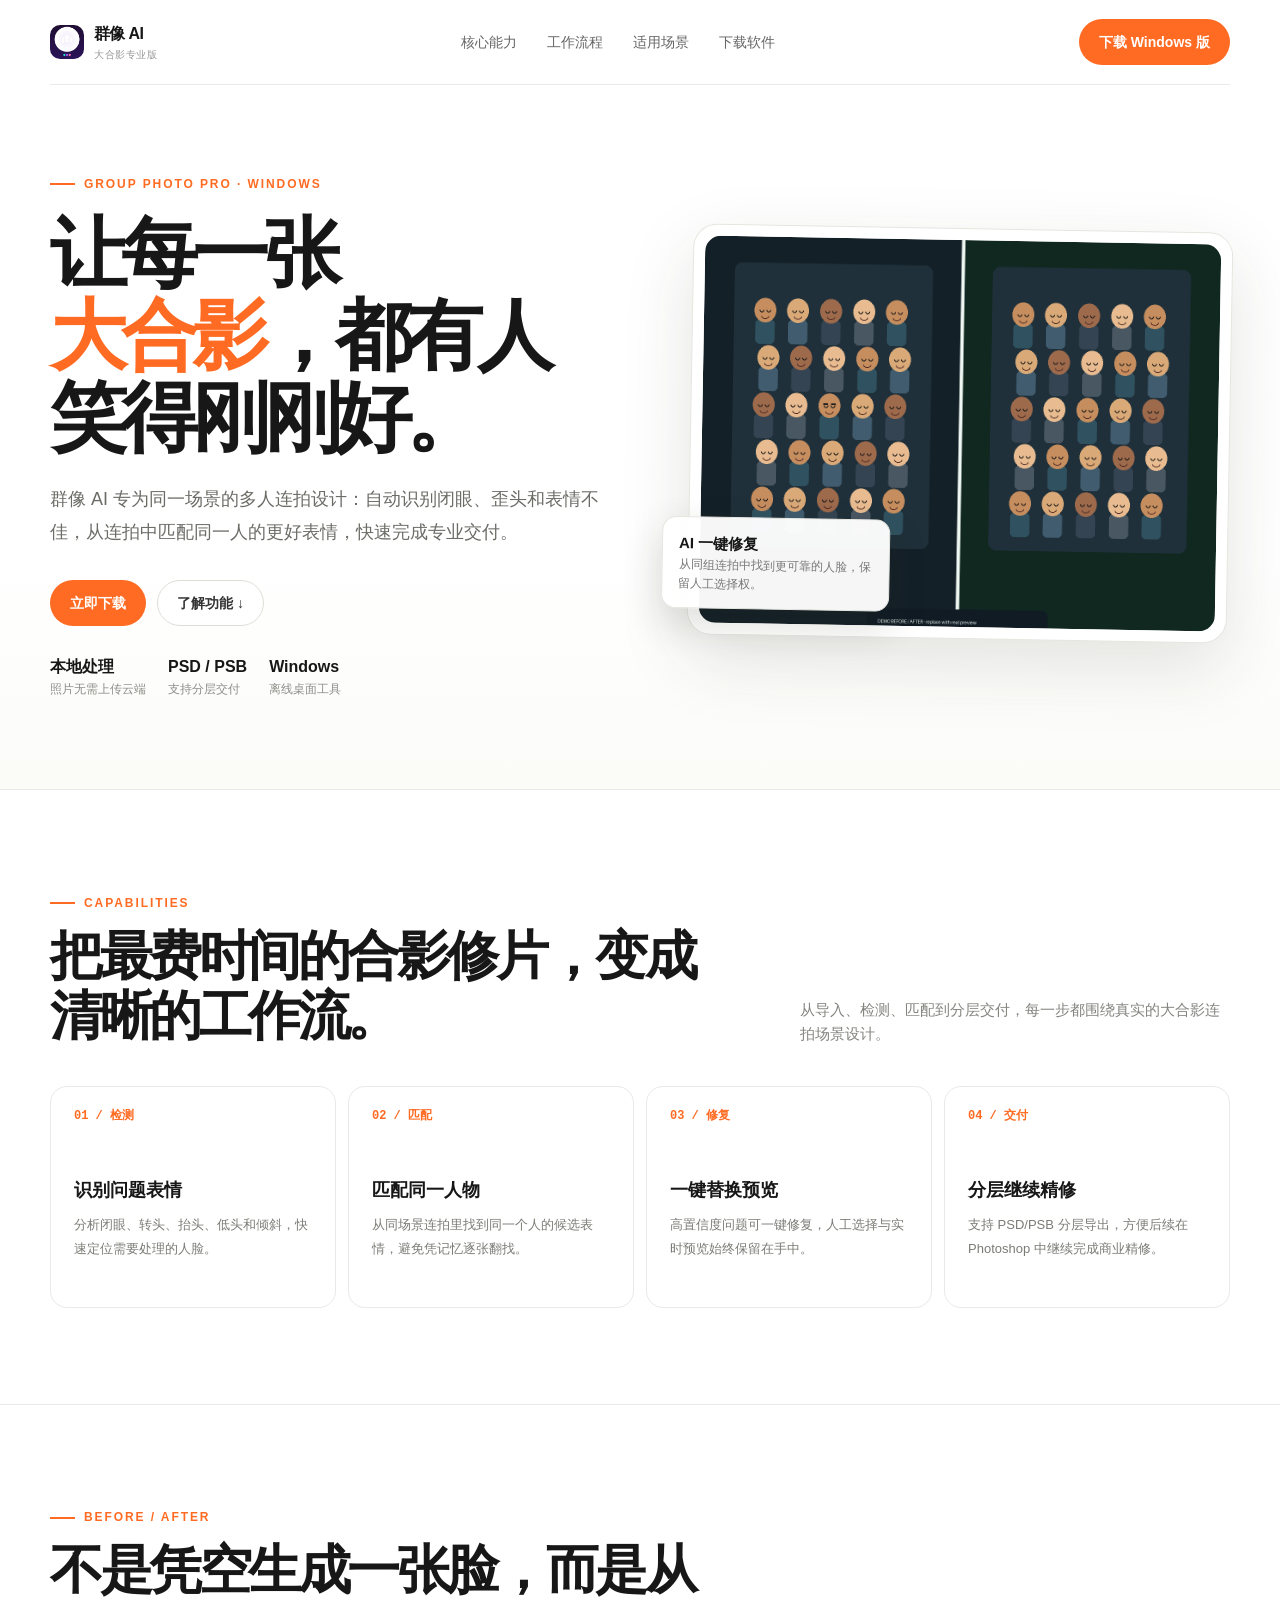
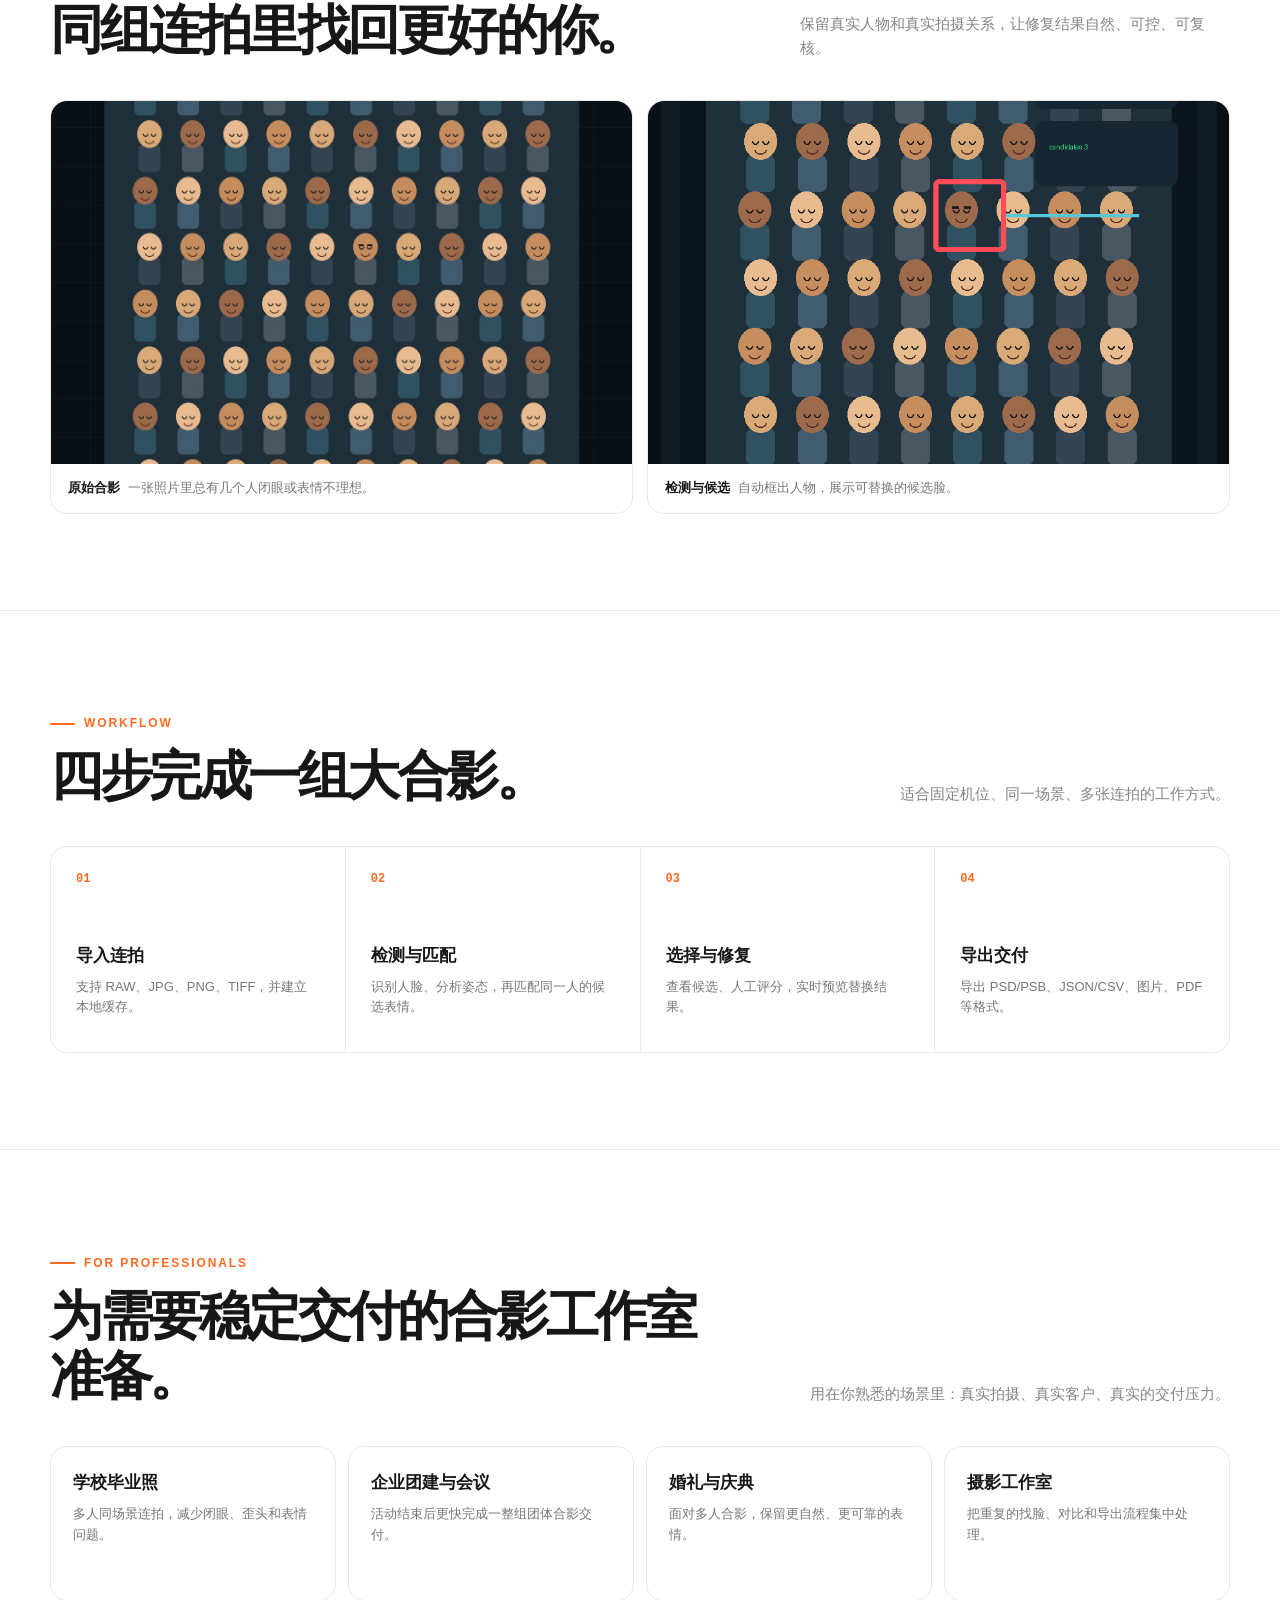
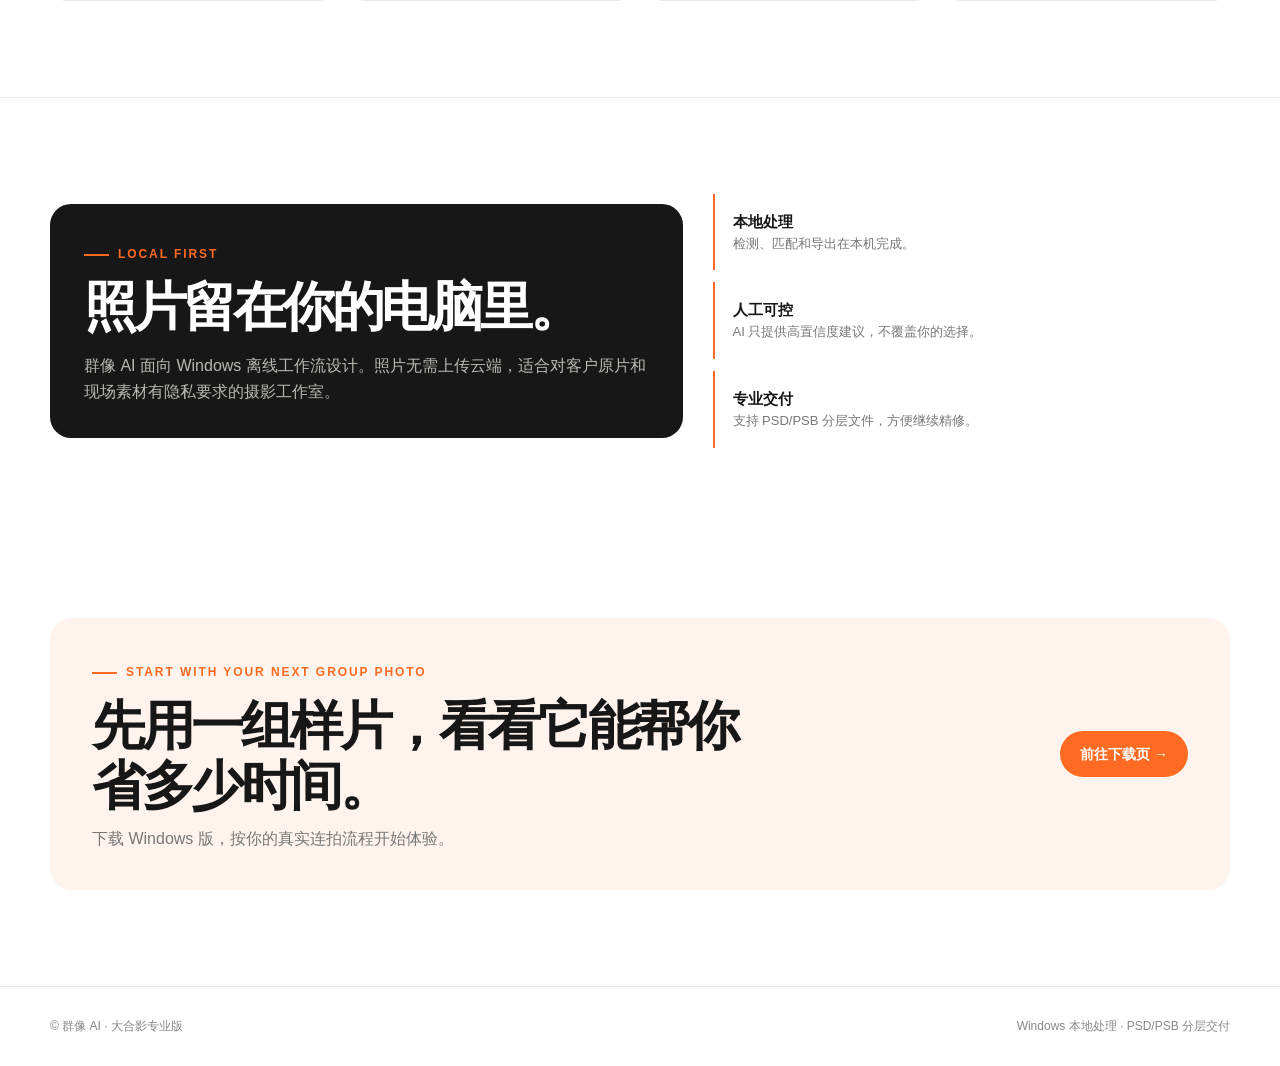
==== docs/index.html @ 06a6d3a5 "feat: publish site from docs directory" ====
<!doctype html>
<html lang="zh-CN">
<head><meta charset="utf-8"><meta name="viewport" content="width=device-width,initial-scale=1"><meta name="description" content="群像 AI 大合影专业版：本地处理连拍，修复闭眼、歪头和表情不佳，支持 PSD/PSB 分层交付。"><title>群像 AI｜大合影修片专业工具</title><link rel="stylesheet" href="styles.css"></head>
<body>
<div class="shell"><header class="site-nav"><a class="brand" href="index.html"><img src="assets/app-icon.png" alt="群像 AI 图标"><span>群像 AI<small>大合影专业版</small></span></a><nav class="nav-links" aria-label="主导航"><a href="#features">核心能力</a><a href="#workflow">工作流程</a><a href="#scenarios">适用场景</a><a href="download.html">下载软件</a></nav><div class="nav-actions"><a class="button button-primary" href="download.html">下载 Windows 版</a><button class="menu-toggle" aria-expanded="false">菜单</button></div></header></div>
<main>
<section class="hero"><div class="shell hero-grid"><div><div class="eyebrow">Group Photo Pro · Windows</div><h1>让每一张<br><em>大合影</em>，都有人笑得刚刚好。</h1><p class="hero-copy">群像 AI 专为同一场景的多人连拍设计：自动识别闭眼、歪头和表情不佳，从连拍中匹配同一人的更好表情，快速完成专业交付。</p><div class="hero-actions"><a class="button button-primary" href="download.html">立即下载</a><a class="button button-ghost" href="#features">了解功能 ↓</a></div><div class="hero-meta"><div><strong>本地处理</strong>照片无需上传云端</div><div><strong>PSD / PSB</strong>支持分层交付</div><div><strong>Windows</strong>离线桌面工具</div></div></div><div class="visual-card"><img src="assets/before-after.png" alt="大合影修复前后对比"><div class="floating-note"><strong>AI 一键修复</strong>从同组连拍中找到更可靠的人脸，保留人工选择权。</div></div></div></section>
<section id="features" class="section"><div class="shell"><div class="section-head reveal"><div><div class="eyebrow">Capabilities</div><h2>把最费时间的合影修片，变成清晰的工作流。</h2></div><p class="section-desc">从导入、检测、匹配到分层交付，每一步都围绕真实的大合影连拍场景设计。</p></div><div class="grid-4"><article class="feature-card reveal"><div class="feature-no">01 / 检测</div><h3>识别问题表情</h3><p>分析闭眼、转头、抬头、低头和倾斜，快速定位需要处理的人脸。</p></article><article class="feature-card reveal"><div class="feature-no">02 / 匹配</div><h3>匹配同一人物</h3><p>从同场景连拍里找到同一个人的候选表情，避免凭记忆逐张翻找。</p></article><article class="feature-card reveal"><div class="feature-no">03 / 修复</div><h3>一键替换预览</h3><p>高置信度问题可一键修复，人工选择与实时预览始终保留在手中。</p></article><article class="feature-card reveal"><div class="feature-no">04 / 交付</div><h3>分层继续精修</h3><p>支持 PSD/PSB 分层导出，方便后续在 Photoshop 中继续完成商业精修。</p></article></div></div></section>
<section class="section"><div class="shell"><div class="section-head reveal"><div><div class="eyebrow">Before / After</div><h2>不是凭空生成一张脸，而是从同组连拍里找回更好的你。</h2></div><p class="section-desc">保留真实人物和真实拍摄关系，让修复结果自然、可控、可复核。</p></div><div class="compare"><figure class="reveal"><img src="assets/group-photo-main.jpg" alt="合影原始照片"><figcaption><strong>原始合影</strong>一张照片里总有几个人闭眼或表情不理想。</figcaption></figure><figure class="reveal"><img src="assets/app-detection-result.png" alt="群像 AI 检测结果"><figcaption><strong>检测与候选</strong>自动框出人物，展示可替换的候选脸。</figcaption></figure></div></div></section>
<section id="workflow" class="section"><div class="shell"><div class="section-head reveal"><div><div class="eyebrow">Workflow</div><h2>四步完成一组大合影。</h2></div><p class="section-desc">适合固定机位、同一场景、多张连拍的工作方式。</p></div><div class="steps"><div class="step reveal"><div class="step-no">01</div><h3>导入连拍</h3><p>支持 RAW、JPG、PNG、TIFF，并建立本地缓存。</p></div><div class="step reveal"><div class="step-no">02</div><h3>检测与匹配</h3><p>识别人脸、分析姿态，再匹配同一人的候选表情。</p></div><div class="step reveal"><div class="step-no">03</div><h3>选择与修复</h3><p>查看候选、人工评分，实时预览替换结果。</p></div><div class="step reveal"><div class="step-no">04</div><h3>导出交付</h3><p>导出 PSD/PSB、JSON/CSV、图片、PDF 等格式。</p></div></div></div></section>
<section id="scenarios" class="section"><div class="shell"><div class="section-head reveal"><div><div class="eyebrow">For Professionals</div><h2>为需要稳定交付的合影工作室准备。</h2></div><p class="section-desc">用在你熟悉的场景里：真实拍摄、真实客户、真实的交付压力。</p></div><div class="scenario-grid"><article class="scenario-card reveal"><h3>学校毕业照</h3><p>多人同场景连拍，减少闭眼、歪头和表情问题。</p></article><article class="scenario-card reveal"><h3>企业团建与会议</h3><p>活动结束后更快完成一整组团体合影交付。</p></article><article class="scenario-card reveal"><h3>婚礼与庆典</h3><p>面对多人合影，保留更自然、更可靠的表情。</p></article><article class="scenario-card reveal"><h3>摄影工作室</h3><p>把重复的找脸、对比和导出流程集中处理。</p></article></div></div></section>
<section class="section"><div class="shell privacy"><div class="privacy-panel reveal"><div class="eyebrow">Local First</div><h2>照片留在你的电脑里。</h2><p>群像 AI 面向 Windows 离线工作流设计。照片无需上传云端，适合对客户原片和现场素材有隐私要求的摄影工作室。</p></div><div class="privacy-points"><div class="reveal"><strong>本地处理</strong>检测、匹配和导出在本机完成。</div><div class="reveal"><strong>人工可控</strong>AI 只提供高置信度建议，不覆盖你的选择。</div><div class="reveal"><strong>专业交付</strong>支持 PSD/PSB 分层文件，方便继续精修。</div></div></div></section>
<section class="cta"><div class="shell"><div class="cta-box reveal"><div><div class="eyebrow">Start with your next group photo</div><h2>先用一组样片，看看它能帮你省多少时间。</h2><p>下载 Windows 版，按你的真实连拍流程开始体验。</p></div><a class="button button-primary" href="download.html">前往下载页 →</a></div></div></section>
</main><footer><div class="shell footer-row"><span>© 群像 AI · 大合影专业版</span><span>Windows 本地处理 · PSD/PSB 分层交付</span></div></footer><script src="script.js"></script>
</body></html>
---- docs/styles.css ----
:root{--ink:#171717;--muted:#777;--soft:#f7f7f5;--line:#e9e9e6;--orange:#ff6b22;--orange-dark:#e95c17;--blue:#2d66d8;--max:1180px}*{box-sizing:border-box}html{scroll-behavior:smooth}body{margin:0;color:var(--ink);background:#fff;font-family:"Segoe UI","Microsoft YaHei",Arial,sans-serif;line-height:1.6}a{color:inherit;text-decoration:none}button{font:inherit}img{display:block;max-width:100%}:focus-visible{outline:2px solid var(--orange);outline-offset:4px}.shell{width:min(calc(100% - 40px),var(--max));margin:auto}.site-nav{position:relative;z-index:20;display:flex;align-items:center;justify-content:space-between;padding:19px 0;border-bottom:1px solid var(--line)}.brand{display:flex;align-items:center;gap:10px;font-weight:700;letter-spacing:-.04em}.brand img{width:34px;height:34px;border-radius:10px}.brand small{display:block;color:#999;font-size:10px;font-weight:500;letter-spacing:.06em}.nav-links{display:flex;gap:30px;color:#666;font-size:14px}.nav-links a:hover{color:var(--ink)}.nav-actions{display:flex;align-items:center;gap:12px}.menu-toggle{display:none;border:1px solid var(--line);border-radius:9px;background:#fff;color:var(--ink);padding:7px 10px}.button{display:inline-flex;align-items:center;justify-content:center;gap:8px;border:1px solid transparent;border-radius:999px;padding:11px 19px;font-size:14px;font-weight:700;transition:.2s ease;cursor:pointer}.button:hover{transform:translateY(-2px)}.button-primary{color:#fff;background:var(--orange)}.button-primary:hover{background:var(--orange-dark)}.button-ghost{border-color:#deded9;color:#333;background:#fff}.button-ghost:hover{border-color:#bbb;background:#fafaf8}.hero{padding:82px 0 90px;background:linear-gradient(180deg,#fff 0,#fff 68%,#fbfbf8 100%)}.hero-grid{display:grid;grid-template-columns:1.02fr .98fr;align-items:center;gap:78px}.eyebrow{display:inline-flex;align-items:center;gap:9px;color:var(--orange);font-size:12px;font-weight:800;letter-spacing:.16em;text-transform:uppercase}.eyebrow:before{content:"";width:25px;height:2px;background:var(--orange)}h1,h2,h3,p{margin:0}h1{max-width:690px;margin-top:18px;font-size:clamp(43px,6vw,78px);line-height:1.07;letter-spacing:-.075em}h1 em,h2 em{color:var(--orange);font-style:normal}.hero-copy{max-width:580px;margin-top:24px;color:#6c6c67;font-size:18px;line-height:1.85}.hero-actions{display:flex;flex-wrap:wrap;gap:11px;margin-top:31px}.hero-meta{display:flex;flex-wrap:wrap;gap:22px;margin-top:28px;color:#8d8d88;font-size:12px}.hero-meta strong{display:block;color:var(--ink);font-size:16px}.visual-card{position:relative;padding:11px;border:1px solid #e6e6e0;border-radius:24px;background:#fff;box-shadow:0 25px 70px rgba(43,43,34,.13);transform:rotate(1deg)}.visual-card img{width:100%;aspect-ratio:4/3;object-fit:cover;border-radius:16px}.floating-note{position:absolute;left:-27px;bottom:25px;max-width:228px;padding:14px 16px;border:1px solid #e6e6e0;border-radius:14px;background:rgba(255,255,255,.96);box-shadow:0 15px 38px rgba(43,43,34,.16);font-size:12px;color:#777}.floating-note strong{display:block;color:var(--ink);font-size:15px}.section{padding:96px 0;border-top:1px solid var(--line)}.section.soft{background:var(--soft)}.section-head{display:flex;align-items:end;justify-content:space-between;gap:30px;margin-bottom:40px}h2{max-width:650px;margin-top:13px;font-size:clamp(32px,4.2vw,53px);line-height:1.13;letter-spacing:-.065em}.section-desc{max-width:430px;color:#858580;font-size:15px}.grid-4{display:grid;grid-template-columns:repeat(4,1fr);gap:12px}.feature-card,.scenario-card,.price-card,.requirement-card{border:1px solid var(--line);border-radius:17px;background:#fff}.feature-card{min-height:222px;padding:23px;transition:.25s}.feature-card:hover,.scenario-card:hover,.price-card:hover{border-color:#ffc5a8;box-shadow:0 12px 35px rgba(55,34,22,.08);transform:translateY(-4px)}.feature-no{color:var(--orange);font:700 12px/1 monospace}.feature-card h3{margin-top:54px;font-size:18px}.feature-card p{margin-top:9px;color:#7b7b76;font-size:13px;line-height:1.8}.compare{display:grid;grid-template-columns:1fr 1fr;gap:14px}.compare figure{margin:0;overflow:hidden;border:1px solid var(--line);border-radius:17px;background:#fff}.compare img{width:100%;aspect-ratio:16/10;object-fit:cover}.compare figcaption{padding:14px 17px;color:#777;font-size:13px}.compare figcaption strong{margin-right:8px;color:var(--ink)}.steps{display:grid;grid-template-columns:repeat(4,1fr);gap:1px;overflow:hidden;border:1px solid var(--line);border-radius:17px;background:var(--line)}.step{min-height:205px;padding:25px;background:#fff}.step-no{color:var(--orange);font:700 12px monospace}.step h3{margin-top:56px;font-size:17px}.step p{margin-top:7px;color:#777;font-size:13px}.scenario-grid{display:grid;grid-template-columns:repeat(4,1fr);gap:12px}.scenario-card{min-height:155px;padding:22px;transition:.25s}.scenario-card h3{font-size:17px}.scenario-card p{margin-top:8px;color:#777;font-size:13px}.privacy{display:grid;grid-template-columns:1.1fr .9fr;gap:30px;align-items:center}.privacy-panel{padding:34px;border-radius:21px;background:#171717;color:#fff}.privacy-panel p{max-width:620px;margin-top:16px;color:#b9b9b3}.privacy-points{display:grid;gap:12px}.privacy-points div{padding:16px 18px;border-left:2px solid var(--orange);background:#fff;color:#777;font-size:13px}.privacy-points strong{display:block;color:var(--ink);font-size:15px}.cta{padding:74px 0 96px}.cta-box{display:flex;align-items:center;justify-content:space-between;gap:30px;padding:38px 42px;border-radius:22px;background:#fff4ed}.cta-box p{margin-top:11px;color:#777}.download-hero{padding:70px 0 55px;background:#fbfbf8}.download-layout{display:grid;grid-template-columns:1.05fr .95fr;gap:28px;align-items:start}.download-card{padding:32px;border:1px solid #ffd0ba;border-radius:22px;background:#fff}.download-card h1{margin-top:18px;font-size:clamp(38px,5vw,63px)}.download-card p{margin-top:18px;color:#777}.download-button{width:100%;margin-top:26px;padding:16px 20px;font-size:15px}.download-info{display:grid;grid-template-columns:1fr 1fr;gap:10px;margin-top:22px}.download-info div{padding-top:13px;border-top:1px solid var(--line);color:#777;font-size:12px}.download-info strong{display:block;color:var(--ink);font-size:14px}.install-card{padding:28px;border:1px solid var(--line);border-radius:22px;background:#fff}.install-card h3{font-size:20px}.install-list{display:grid;gap:18px;margin-top:25px}.install-list div{display:grid;grid-template-columns:32px 1fr;gap:13px}.install-list b{display:grid;place-items:center;width:30px;height:30px;border-radius:10px;background:#fff0e8;color:var(--orange);font-size:12px}.install-list p{color:#777;font-size:13px}.install-list strong{display:block;color:var(--ink);font-size:14px}.requirements{display:grid;grid-template-columns:1fr 1fr;gap:12px}.requirement-card{padding:20px}.requirement-card h3{font-size:16px}.requirement-card ul{padding-left:18px;margin:13px 0 0;color:#777;font-size:13px}.checksum{margin-top:12px;padding:16px 18px;border:1px dashed #d8d8d1;border-radius:13px;color:#777;font-size:12px}.checksum strong{color:var(--ink)}code{color:var(--orange-dark);font-family:Consolas,monospace}.pricing{display:grid;grid-template-columns:1fr 1fr;gap:14px}.price-card{padding:27px;transition:.25s}.price-card.featured{border-color:var(--orange);background:#fff8f3}.price-card .label{color:#777;font-size:13px}.price{margin-top:9px;font-size:38px;font-weight:700;letter-spacing:-.06em}.price small{color:#777;font-size:13px;font-weight:400}.price-card ul{padding-left:18px;margin:20px 0 0;color:#777;font-size:13px}.price-card li+li{margin-top:7px}footer{padding:30px 0;border-top:1px solid var(--line);color:#888;font-size:12px}.footer-row{display:flex;justify-content:space-between;gap:20px}.reveal{opacity:0;transform:translateY(18px);transition:opacity .7s ease,transform .7s ease}.reveal.visible{opacity:1;transform:none}@media(max-width:850px){.hero-grid,.download-layout,.privacy{grid-template-columns:1fr}.grid-4,.scenario-grid{grid-template-columns:repeat(2,1fr)}.steps{grid-template-columns:repeat(2,1fr)}.hero{padding-top:45px}.visual-card{max-width:680px;margin:0 auto}.section-head{display:block}.section-desc{margin-top:18px}}@media(max-width:650px){.shell{width:min(calc(100% - 28px),var(--max))}.site-nav{padding:15px 0}.nav-links{display:none;position:absolute;top:68px;left:0;right:0;flex-direction:column;gap:0;padding:8px 17px;border:1px solid var(--line);border-radius:16px;background:#fff;box-shadow:0 15px 35px rgba(0,0,0,.08)}.nav-links.open{display:flex}.nav-links a{padding:12px 0;border-bottom:1px solid var(--line)}.nav-links a:last-child{border-bottom:0}.menu-toggle{display:block}.nav-actions .button{display:none}.hero{padding:42px 0 70px}h1{font-size:43px}.hero-copy{font-size:16px}.floating-note{left:12px;bottom:12px}.grid-4,.scenario-grid,.compare,.steps,.requirements,.pricing{grid-template-columns:1fr}.section{padding:74px 0}.cta-box{display:block;padding:28px}.cta-box .button{margin-top:20px}.footer-row{display:block}.footer-row span{display:block;margin-top:8px}}@media(prefers-reduced-motion:reduce){html{scroll-behavior:auto}*,*::before,*::after{animation:none!important;transition-duration:.01ms!important}.reveal{opacity:1;transform:none}}
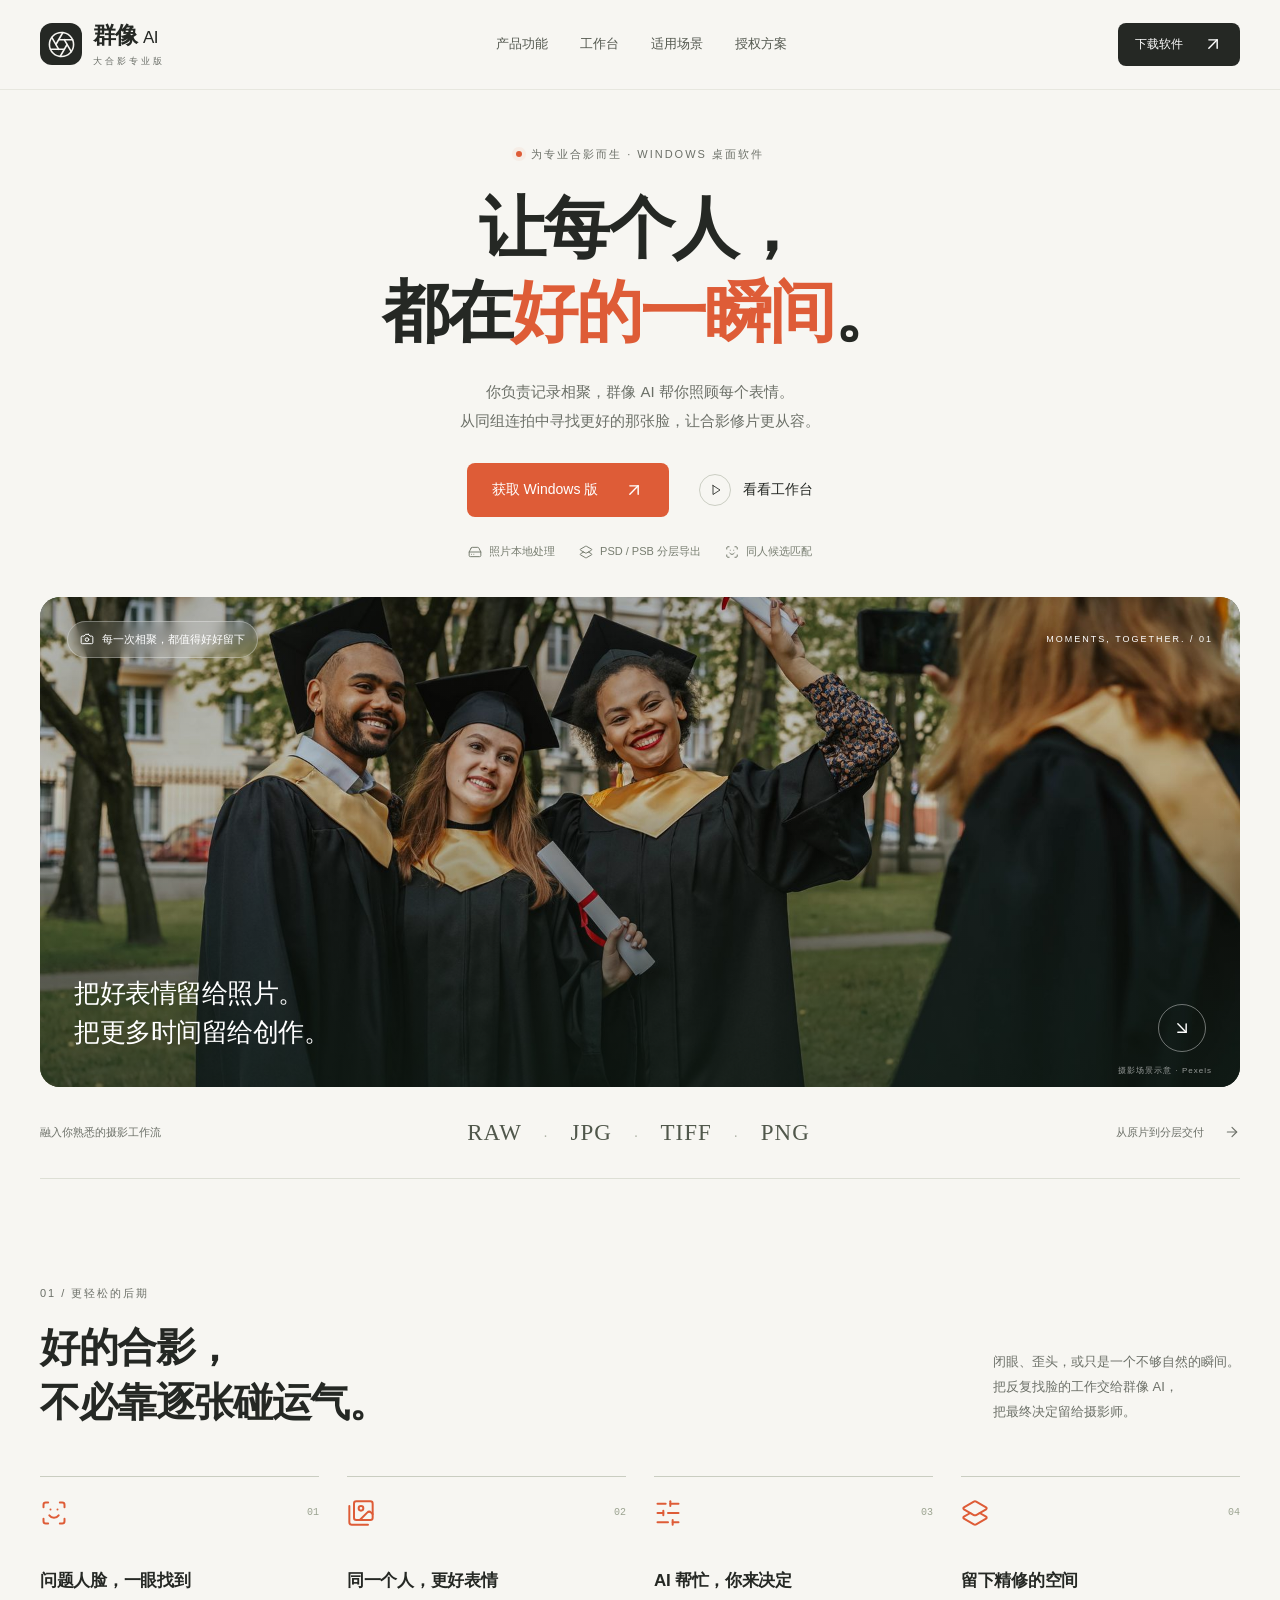
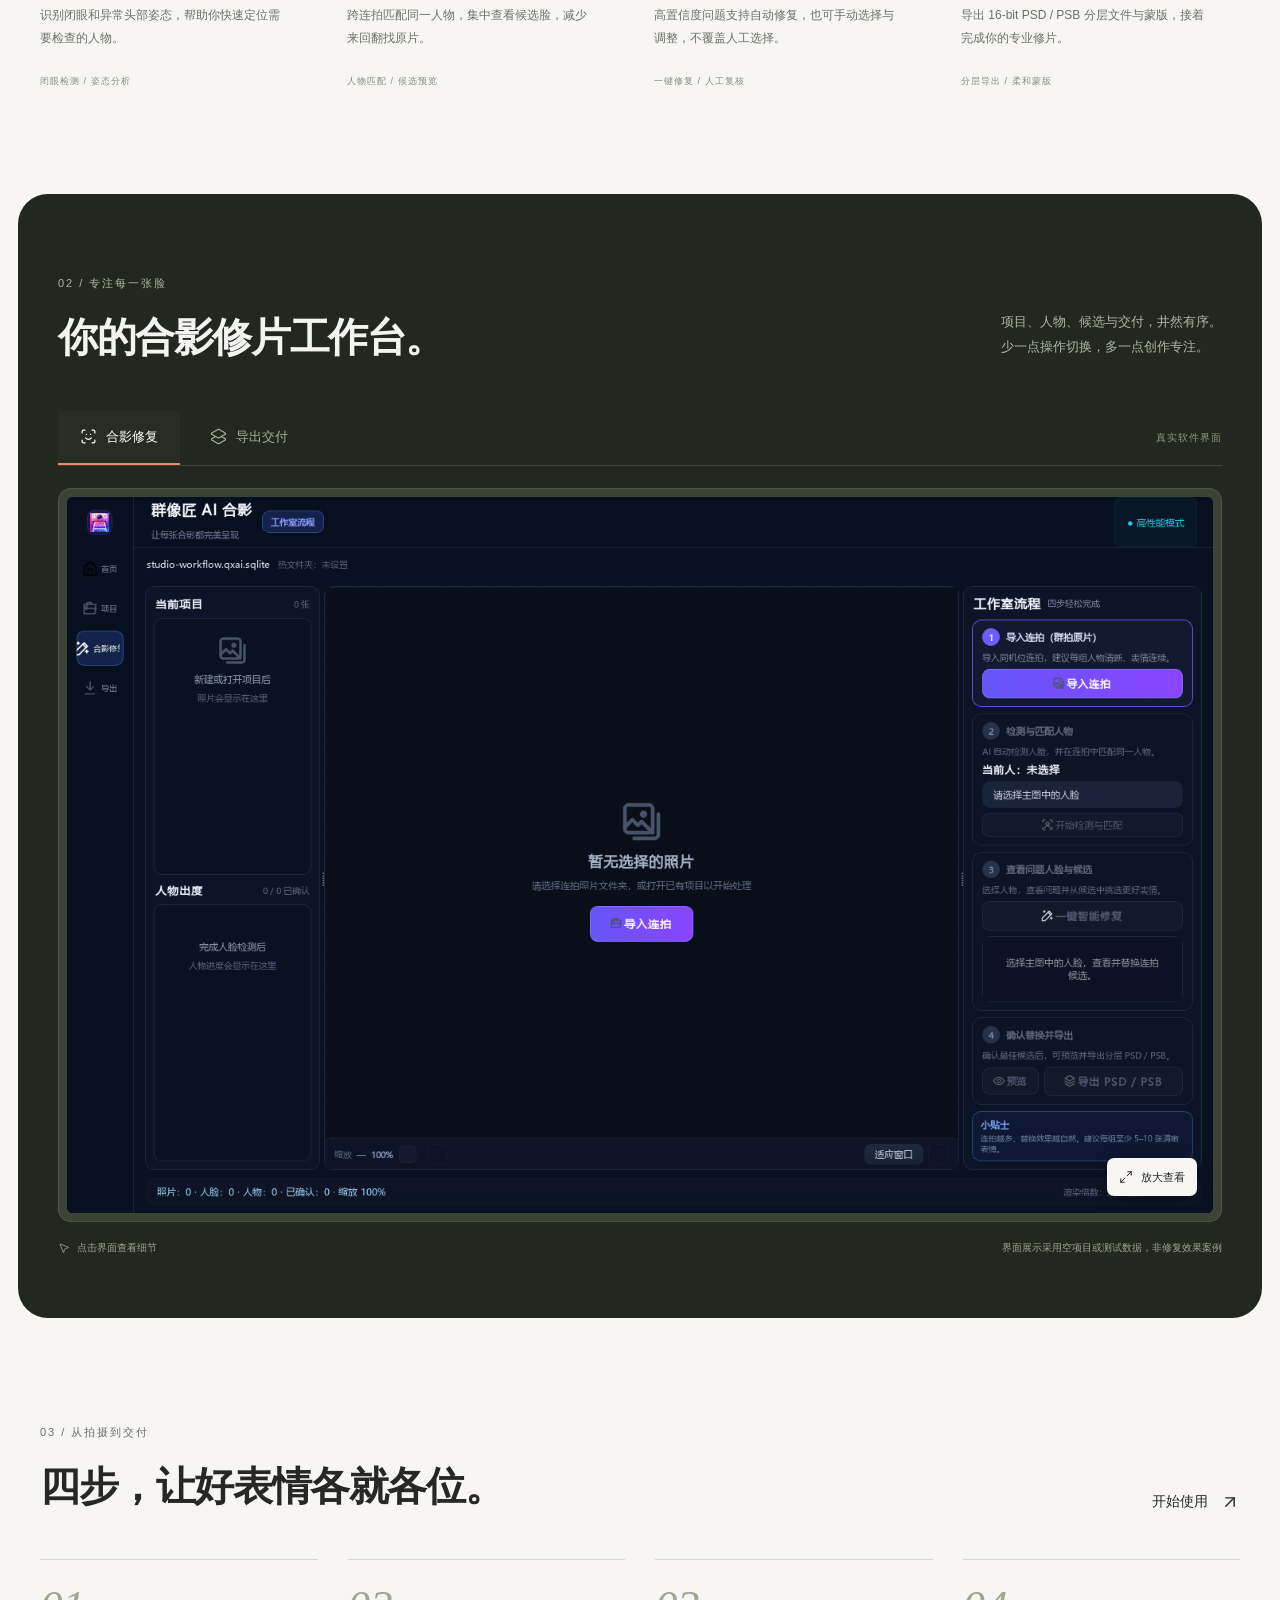
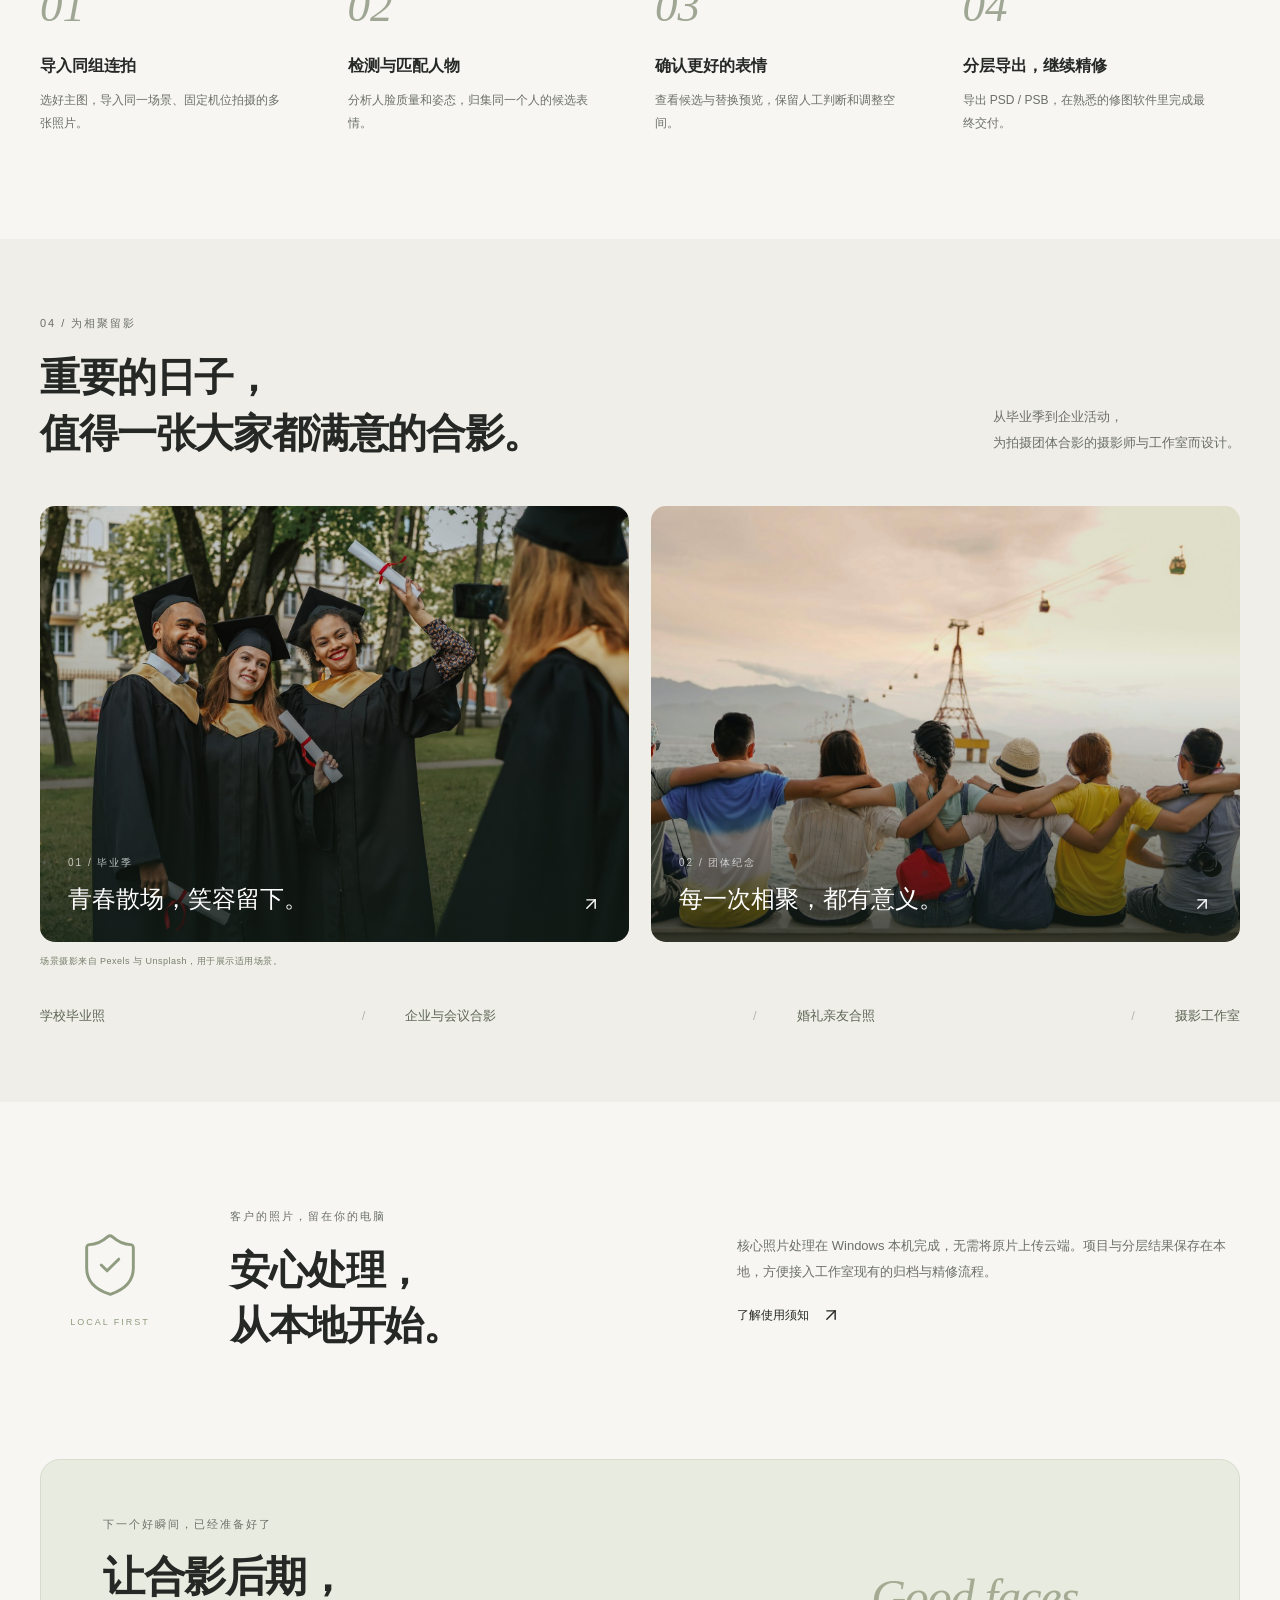
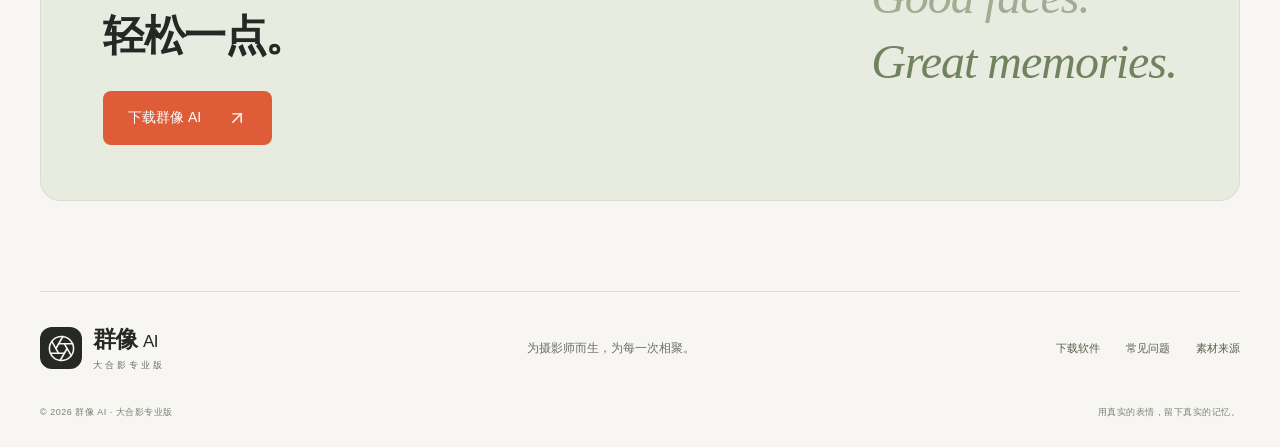
==== commit ae99ab70: "Redesign Chinese product website with real photography and responsive layouts" ====
--- a/docs/index.html
+++ b/docs/index.html
@@ -1,15 +1,60 @@
 <!doctype html>
 <html lang="zh-CN">
-<head><meta charset="utf-8"><meta name="viewport" content="width=device-width,initial-scale=1"><meta name="description" content="群像 AI 大合影专业版：本地处理连拍，修复闭眼、歪头和表情不佳，支持 PSD/PSB 分层交付。"><title>群像 AI｜大合影修片专业工具</title><link rel="stylesheet" href="styles.css"></head>
+<head>
+<meta charset="utf-8"><meta name="viewport" content="width=device-width,initial-scale=1">
+<meta name="description" content="群像 AI 大合影专业版：同人候选匹配、本地处理与 PSD/PSB 分层交付，让合影后期更从容。">
+<meta name="theme-color" content="#f7f6f2"><title>群像 AI · 让每个人，都在好的一瞬间</title>
+<link rel="icon" href="assets/app-icon.png"><link rel="stylesheet" href="styles.css?v=20261030">
+<script defer src="assets/lucide.min.js"></script><script defer src="script.js?v=20261030"></script>
+</head>
 <body>
-<div class="shell"><header class="site-nav"><a class="brand" href="index.html"><img src="assets/app-icon.png" alt="群像 AI 图标"><span>群像 AI<small>大合影专业版</small></span></a><nav class="nav-links" aria-label="主导航"><a href="#features">核心能力</a><a href="#workflow">工作流程</a><a href="#scenarios">适用场景</a><a href="download.html">下载软件</a></nav><div class="nav-actions"><a class="button button-primary" href="download.html">下载 Windows 版</a><button class="menu-toggle" aria-expanded="false">菜单</button></div></header></div>
-<main>
-<section class="hero"><div class="shell hero-grid"><div><div class="eyebrow">Group Photo Pro · Windows</div><h1>让每一张<br><em>大合影</em>，都有人笑得刚刚好。</h1><p class="hero-copy">群像 AI 专为同一场景的多人连拍设计：自动识别闭眼、歪头和表情不佳，从连拍中匹配同一人的更好表情，快速完成专业交付。</p><div class="hero-actions"><a class="button button-primary" href="download.html">立即下载</a><a class="button button-ghost" href="#features">了解功能 ↓</a></div><div class="hero-meta"><div><strong>本地处理</strong>照片无需上传云端</div><div><strong>PSD / PSB</strong>支持分层交付</div><div><strong>Windows</strong>离线桌面工具</div></div></div><div class="visual-card"><img src="assets/before-after.png" alt="大合影修复前后对比"><div class="floating-note"><strong>AI 一键修复</strong>从同组连拍中找到更可靠的人脸，保留人工选择权。</div></div></div></section>
-<section id="features" class="section"><div class="shell"><div class="section-head reveal"><div><div class="eyebrow">Capabilities</div><h2>把最费时间的合影修片，变成清晰的工作流。</h2></div><p class="section-desc">从导入、检测、匹配到分层交付，每一步都围绕真实的大合影连拍场景设计。</p></div><div class="grid-4"><article class="feature-card reveal"><div class="feature-no">01 / 检测</div><h3>识别问题表情</h3><p>分析闭眼、转头、抬头、低头和倾斜，快速定位需要处理的人脸。</p></article><article class="feature-card reveal"><div class="feature-no">02 / 匹配</div><h3>匹配同一人物</h3><p>从同场景连拍里找到同一个人的候选表情，避免凭记忆逐张翻找。</p></article><article class="feature-card reveal"><div class="feature-no">03 / 修复</div><h3>一键替换预览</h3><p>高置信度问题可一键修复，人工选择与实时预览始终保留在手中。</p></article><article class="feature-card reveal"><div class="feature-no">04 / 交付</div><h3>分层继续精修</h3><p>支持 PSD/PSB 分层导出，方便后续在 Photoshop 中继续完成商业精修。</p></article></div></div></section>
-<section class="section"><div class="shell"><div class="section-head reveal"><div><div class="eyebrow">Before / After</div><h2>不是凭空生成一张脸，而是从同组连拍里找回更好的你。</h2></div><p class="section-desc">保留真实人物和真实拍摄关系，让修复结果自然、可控、可复核。</p></div><div class="compare"><figure class="reveal"><img src="assets/group-photo-main.jpg" alt="合影原始照片"><figcaption><strong>原始合影</strong>一张照片里总有几个人闭眼或表情不理想。</figcaption></figure><figure class="reveal"><img src="assets/app-detection-result.png" alt="群像 AI 检测结果"><figcaption><strong>检测与候选</strong>自动框出人物，展示可替换的候选脸。</figcaption></figure></div></div></section>
-<section id="workflow" class="section"><div class="shell"><div class="section-head reveal"><div><div class="eyebrow">Workflow</div><h2>四步完成一组大合影。</h2></div><p class="section-desc">适合固定机位、同一场景、多张连拍的工作方式。</p></div><div class="steps"><div class="step reveal"><div class="step-no">01</div><h3>导入连拍</h3><p>支持 RAW、JPG、PNG、TIFF，并建立本地缓存。</p></div><div class="step reveal"><div class="step-no">02</div><h3>检测与匹配</h3><p>识别人脸、分析姿态，再匹配同一人的候选表情。</p></div><div class="step reveal"><div class="step-no">03</div><h3>选择与修复</h3><p>查看候选、人工评分，实时预览替换结果。</p></div><div class="step reveal"><div class="step-no">04</div><h3>导出交付</h3><p>导出 PSD/PSB、JSON/CSV、图片、PDF 等格式。</p></div></div></div></section>
-<section id="scenarios" class="section"><div class="shell"><div class="section-head reveal"><div><div class="eyebrow">For Professionals</div><h2>为需要稳定交付的合影工作室准备。</h2></div><p class="section-desc">用在你熟悉的场景里：真实拍摄、真实客户、真实的交付压力。</p></div><div class="scenario-grid"><article class="scenario-card reveal"><h3>学校毕业照</h3><p>多人同场景连拍，减少闭眼、歪头和表情问题。</p></article><article class="scenario-card reveal"><h3>企业团建与会议</h3><p>活动结束后更快完成一整组团体合影交付。</p></article><article class="scenario-card reveal"><h3>婚礼与庆典</h3><p>面对多人合影，保留更自然、更可靠的表情。</p></article><article class="scenario-card reveal"><h3>摄影工作室</h3><p>把重复的找脸、对比和导出流程集中处理。</p></article></div></div></section>
-<section class="section"><div class="shell privacy"><div class="privacy-panel reveal"><div class="eyebrow">Local First</div><h2>照片留在你的电脑里。</h2><p>群像 AI 面向 Windows 离线工作流设计。照片无需上传云端，适合对客户原片和现场素材有隐私要求的摄影工作室。</p></div><div class="privacy-points"><div class="reveal"><strong>本地处理</strong>检测、匹配和导出在本机完成。</div><div class="reveal"><strong>人工可控</strong>AI 只提供高置信度建议，不覆盖你的选择。</div><div class="reveal"><strong>专业交付</strong>支持 PSD/PSB 分层文件，方便继续精修。</div></div></div></section>
-<section class="cta"><div class="shell"><div class="cta-box reveal"><div><div class="eyebrow">Start with your next group photo</div><h2>先用一组样片，看看它能帮你省多少时间。</h2><p>下载 Windows 版，按你的真实连拍流程开始体验。</p></div><a class="button button-primary" href="download.html">前往下载页 →</a></div></div></section>
-</main><footer><div class="shell footer-row"><span>© 群像 AI · 大合影专业版</span><span>Windows 本地处理 · PSD/PSB 分层交付</span></div></footer><script src="script.js"></script>
+<a class="skip-link" href="#main">跳到主要内容</a>
+<header class="header"><div class="shell nav-row">
+<a class="brand" href="index.html" aria-label="群像 AI 首页"><span class="brand-mark"><i data-lucide="aperture"></i></span><span>群像 <b>AI</b><small>大合影专业版</small></span></a>
+<nav id="main-nav" class="nav-links" aria-label="主导航"><a href="#features">产品功能</a><a href="#workspace">工作台</a><a href="#scenarios">适用场景</a><a href="download.html#pricing">授权方案</a></nav>
+<div class="nav-actions"><a class="button small dark" href="download.html">下载软件 <i data-lucide="arrow-up-right"></i></a><button class="menu-toggle" aria-controls="main-nav" aria-expanded="false" aria-label="打开导航菜单"><i data-lucide="menu"></i></button></div>
+</div></header>
+<main id="main">
+<section class="hero shell">
+<div class="hero-intro">
+<p class="eyebrow"><span class="live-dot"></span> 为专业合影而生 · Windows 桌面软件</p>
+<h1>让每个人，<br>都在<span class="accent-word">好的一瞬间</span>。</h1>
+<p class="lead">你负责记录相聚，群像 AI 帮你照顾每个表情。<br>从同组连拍中寻找更好的那张脸，让合影修片更从容。</p>
+<div class="hero-actions"><a class="button primary" href="download.html">获取 Windows 版 <i data-lucide="arrow-up-right"></i></a><a class="text-link" href="#workspace"><span class="play-icon"><i data-lucide="play"></i></span> 看看工作台</a></div>
+<div class="hero-assurances"><span><i data-lucide="hard-drive"></i> 照片本地处理</span><span><i data-lucide="layers-2"></i> PSD / PSB 分层导出</span><span><i data-lucide="scan-face"></i> 同人候选匹配</span></div>
+</div>
+<figure class="hero-photo">
+<img src="assets/graduation.jpg" width="1800" height="1200" fetchpriority="high" alt="毕业生在校园里拍摄合影，留下毕业时刻">
+<div class="photo-heading"><span class="photo-chip"><i data-lucide="camera"></i> 每一次相聚，都值得好好留下</span><span class="photo-index">MOMENTS, TOGETHER. / 01</span></div>
+<div class="photo-caption"><p>把好表情留给照片。<br>把更多时间留给创作。</p><a href="#workflow" class="round-link" aria-label="查看合影修片流程"><i data-lucide="arrow-down-right"></i></a></div>
+<figcaption class="image-credit">摄影场景示意 · Pexels</figcaption>
+</figure>
+<div class="format-strip"><span>融入你熟悉的摄影工作流</span><div>RAW <b>·</b> JPG <b>·</b> TIFF <b>·</b> PNG</div><span class="format-end">从原片到分层交付 <i data-lucide="arrow-right"></i></span></div>
+</section>
+<section id="features" class="section shell">
+<div class="section-head"><div><p class="eyebrow">01 / 更轻松的后期</p><h2>好的合影，<br>不必靠逐张碰运气。</h2></div><p class="section-description">闭眼、歪头，或只是一个不够自然的瞬间。<br>把反复找脸的工作交给群像 AI，<br>把最终决定留给摄影师。</p></div>
+<div class="feature-grid">
+<article class="feature"><div class="feature-icon"><i data-lucide="scan-face"></i><span>01</span></div><h3>问题人脸，一眼找到</h3><p>识别闭眼和异常头部姿态，帮助你快速定位需要检查的人物。</p><span class="feature-tag">闭眼检测 / 姿态分析</span></article>
+<article class="feature"><div class="feature-icon"><i data-lucide="images"></i><span>02</span></div><h3>同一个人，更好表情</h3><p>跨连拍匹配同一人物，集中查看候选脸，减少来回翻找原片。</p><span class="feature-tag">人物匹配 / 候选预览</span></article>
+<article class="feature"><div class="feature-icon"><i data-lucide="sliders-horizontal"></i><span>03</span></div><h3>AI 帮忙，你来决定</h3><p>高置信度问题支持自动修复，也可手动选择与调整，不覆盖人工选择。</p><span class="feature-tag">一键修复 / 人工复核</span></article>
+<article class="feature"><div class="feature-icon"><i data-lucide="layers-2"></i><span>04</span></div><h3>留下精修的空间</h3><p>导出 16-bit PSD / PSB 分层文件与蒙版，接着完成你的专业修片。</p><span class="feature-tag">分层导出 / 柔和蒙版</span></article>
+</div></section>
+<section id="workspace" class="workspace-section"><div class="shell">
+<div class="section-head"><div><p class="eyebrow">02 / 专注每一张脸</p><h2>你的合影修片工作台。</h2></div><p class="section-description">项目、人物、候选与交付，井然有序。<br>少一点操作切换，多一点创作专注。</p></div>
+<div class="workspace-tabs" role="tablist" aria-label="查看软件界面"><button id="tab-repair" class="workspace-tab" role="tab" aria-selected="true" aria-controls="panel-repair" data-panel="panel-repair"><i data-lucide="scan-face"></i> 合影修复</button><button id="tab-delivery" class="workspace-tab" role="tab" aria-selected="false" aria-controls="panel-delivery" tabindex="-1" data-panel="panel-delivery"><i data-lucide="layers-2"></i> 导出交付</button><span>真实软件界面</span></div>
+<div id="panel-repair" class="workspace-panel" role="tabpanel" aria-labelledby="tab-repair"><button class="screenshot-button" data-preview="assets/workspace.png" data-caption="群像 AI 合影修复工作台 · 空项目状态" aria-label="放大查看合影修复界面"><img src="assets/workspace.png" width="1440" height="900" loading="lazy" alt="群像 AI 合影修复工作台，左侧管理项目与人物，中间为照片画布，右侧为四步处理流程"><span><i data-lucide="maximize-2"></i> 放大查看</span></button></div>
+<div id="panel-delivery" class="workspace-panel" role="tabpanel" aria-labelledby="tab-delivery" hidden><button class="screenshot-button" data-preview="assets/delivery.png" data-caption="群像 AI 导出交付界面 · 测试项目" aria-label="放大查看导出交付界面"><img src="assets/delivery.png" width="1366" height="768" loading="lazy" alt="群像 AI 导出交付界面，包含 PSD / PSB 分层导出和效果预览"><span><i data-lucide="maximize-2"></i> 放大查看</span></button></div>
+<div class="workspace-note"><span><i data-lucide="mouse-pointer-2"></i> 点击界面查看细节</span><span>界面展示采用空项目或测试数据，非修复效果案例</span></div>
+</div></section>
+<section id="workflow" class="section shell"><div class="section-head"><div><p class="eyebrow">03 / 从拍摄到交付</p><h2>四步，让好表情各就各位。</h2></div><a class="text-link" href="download.html#guide">开始使用 <i data-lucide="arrow-up-right"></i></a></div>
+<ol class="workflow"><li><span class="step-number">01</span><h3>导入同组连拍</h3><p>选好主图，导入同一场景、固定机位拍摄的多张照片。</p></li><li><span class="step-number">02</span><h3>检测与匹配人物</h3><p>分析人脸质量和姿态，归集同一个人的候选表情。</p></li><li><span class="step-number">03</span><h3>确认更好的表情</h3><p>查看候选与替换预览，保留人工判断和调整空间。</p></li><li><span class="step-number">04</span><h3>分层导出，继续精修</h3><p>导出 PSD / PSB，在熟悉的修图软件里完成最终交付。</p></li></ol></section>
+<section id="scenarios" class="scenarios-section"><div class="shell"><div class="section-head"><div><p class="eyebrow">04 / 为相聚留影</p><h2>重要的日子，<br>值得一张大家都满意的合影。</h2></div><p class="section-description">从毕业季到企业活动，<br>为拍摄团体合影的摄影师与工作室而设计。</p></div>
+<div class="scenario-photos"><a class="scenario-photo" href="download.html"><img src="assets/graduation.jpg" width="1800" height="1200" loading="lazy" alt="校园毕业合影场景"><div><span>01 / 毕业季</span><h3>青春散场，笑容留下。</h3><i data-lucide="arrow-up-right"></i></div></a><a class="scenario-photo" href="download.html"><img src="assets/friends.jpg" width="1600" height="900" loading="lazy" alt="朋友们并肩坐在海边的团体合影"><div><span>02 / 团体纪念</span><h3>每一次相聚，都有意义。</h3><i data-lucide="arrow-up-right"></i></div></a></div>
+<p class="small-note">场景摄影来自 Pexels 与 Unsplash，用于展示适用场景。</p><div class="scenario-labels"><span>学校毕业照</span><span>企业与会议合影</span><span>婚礼亲友合照</span><span>摄影工作室</span></div>
+</div></section>
+<section class="section shell privacy-section"><div class="privacy-symbol"><i data-lucide="shield-check"></i><span>LOCAL FIRST</span></div><div><p class="eyebrow">客户的照片，留在你的电脑</p><h2>安心处理，<br>从本地开始。</h2></div><div class="privacy-copy"><p>核心照片处理在 Windows 本机完成，无需将原片上传云端。项目与分层结果保存在本地，方便接入工作室现有的归档与精修流程。</p><a class="text-link" href="download.html#faq">了解使用须知 <i data-lucide="arrow-up-right"></i></a></div></section>
+<section class="closing shell"><div><p class="eyebrow">下一个好瞬间，已经准备好了</p><h2>让合影后期，<br>轻松一点。</h2><a class="button primary" href="download.html">下载群像 AI <i data-lucide="arrow-up-right"></i></a></div><div class="closing-type" aria-hidden="true">Good faces.<br><em>Great memories.</em></div></section>
+</main>
+<footer class="footer shell"><div class="footer-top"><a class="brand" href="index.html"><span class="brand-mark"><i data-lucide="aperture"></i></span><span>群像 <b>AI</b><small>大合影专业版</small></span></a><p>为摄影师而生，为每一次相聚。</p><div><a href="download.html">下载软件</a><a href="download.html#faq">常见问题</a><a href="assets/SOURCES.md">素材来源</a></div></div><div class="footer-bottom"><span>© 2026 群像 AI · 大合影专业版</span><span>用真实的表情，留下真实的记忆。</span></div></footer>
+<dialog id="image-preview" aria-label="软件界面大图"><button class="dialog-close" aria-label="关闭大图"><i data-lucide="x"></i></button><img alt=""><p></p></dialog>
 </body></html>
--- a/docs/styles.css
+++ b/docs/styles.css
@@ -1 +1,15 @@
-:root{--ink:#171717;--muted:#777;--soft:#f7f7f5;--line:#e9e9e6;--orange:#ff6b22;--orange-dark:#e95c17;--blue:#2d66d8;--max:1180px}*{box-sizing:border-box}html{scroll-behavior:smooth}body{margin:0;color:var(--ink);background:#fff;font-family:"Segoe UI","Microsoft YaHei",Arial,sans-serif;line-height:1.6}a{color:inherit;text-decoration:none}button{font:inherit}img{display:block;max-width:100%}:focus-visible{outline:2px solid var(--orange);outline-offset:4px}.shell{width:min(calc(100% - 40px),var(--max));margin:auto}.site-nav{position:relative;z-index:20;display:flex;align-items:center;justify-content:space-between;padding:19px 0;border-bottom:1px solid var(--line)}.brand{display:flex;align-items:center;gap:10px;font-weight:700;letter-spacing:-.04em}.brand img{width:34px;height:34px;border-radius:10px}.brand small{display:block;color:#999;font-size:10px;font-weight:500;letter-spacing:.06em}.nav-links{display:flex;gap:30px;color:#666;font-size:14px}.nav-links a:hover{color:var(--ink)}.nav-actions{display:flex;align-items:center;gap:12px}.menu-toggle{display:none;border:1px solid var(--line);border-radius:9px;background:#fff;color:var(--ink);padding:7px 10px}.button{display:inline-flex;align-items:center;justify-content:center;gap:8px;border:1px solid transparent;border-radius:999px;padding:11px 19px;font-size:14px;font-weight:700;transition:.2s ease;cursor:pointer}.button:hover{transform:translateY(-2px)}.button-primary{color:#fff;background:var(--orange)}.button-primary:hover{background:var(--orange-dark)}.button-ghost{border-color:#deded9;color:#333;background:#fff}.button-ghost:hover{border-color:#bbb;background:#fafaf8}.hero{padding:82px 0 90px;background:linear-gradient(180deg,#fff 0,#fff 68%,#fbfbf8 100%)}.hero-grid{display:grid;grid-template-columns:1.02fr .98fr;align-items:center;gap:78px}.eyebrow{display:inline-flex;align-items:center;gap:9px;color:var(--orange);font-size:12px;font-weight:800;letter-spacing:.16em;text-transform:uppercase}.eyebrow:before{content:"";width:25px;height:2px;background:var(--orange)}h1,h2,h3,p{margin:0}h1{max-width:690px;margin-top:18px;font-size:clamp(43px,6vw,78px);line-height:1.07;letter-spacing:-.075em}h1 em,h2 em{color:var(--orange);font-style:normal}.hero-copy{max-width:580px;margin-top:24px;color:#6c6c67;font-size:18px;line-height:1.85}.hero-actions{display:flex;flex-wrap:wrap;gap:11px;margin-top:31px}.hero-meta{display:flex;flex-wrap:wrap;gap:22px;margin-top:28px;color:#8d8d88;font-size:12px}.hero-meta strong{display:block;color:var(--ink);font-size:16px}.visual-card{position:relative;padding:11px;border:1px solid #e6e6e0;border-radius:24px;background:#fff;box-shadow:0 25px 70px rgba(43,43,34,.13);transform:rotate(1deg)}.visual-card img{width:100%;aspect-ratio:4/3;object-fit:cover;border-radius:16px}.floating-note{position:absolute;left:-27px;bottom:25px;max-width:228px;padding:14px 16px;border:1px solid #e6e6e0;border-radius:14px;background:rgba(255,255,255,.96);box-shadow:0 15px 38px rgba(43,43,34,.16);font-size:12px;color:#777}.floating-note strong{display:block;color:var(--ink);font-size:15px}.section{padding:96px 0;border-top:1px solid var(--line)}.section.soft{background:var(--soft)}.section-head{display:flex;align-items:end;justify-content:space-between;gap:30px;margin-bottom:40px}h2{max-width:650px;margin-top:13px;font-size:clamp(32px,4.2vw,53px);line-height:1.13;letter-spacing:-.065em}.section-desc{max-width:430px;color:#858580;font-size:15px}.grid-4{display:grid;grid-template-columns:repeat(4,1fr);gap:12px}.feature-card,.scenario-card,.price-card,.requirement-card{border:1px solid var(--line);border-radius:17px;background:#fff}.feature-card{min-height:222px;padding:23px;transition:.25s}.feature-card:hover,.scenario-card:hover,.price-card:hover{border-color:#ffc5a8;box-shadow:0 12px 35px rgba(55,34,22,.08);transform:translateY(-4px)}.feature-no{color:var(--orange);font:700 12px/1 monospace}.feature-card h3{margin-top:54px;font-size:18px}.feature-card p{margin-top:9px;color:#7b7b76;font-size:13px;line-height:1.8}.compare{display:grid;grid-template-columns:1fr 1fr;gap:14px}.compare figure{margin:0;overflow:hidden;border:1px solid var(--line);border-radius:17px;background:#fff}.compare img{width:100%;aspect-ratio:16/10;object-fit:cover}.compare figcaption{padding:14px 17px;color:#777;font-size:13px}.compare figcaption strong{margin-right:8px;color:var(--ink)}.steps{display:grid;grid-template-columns:repeat(4,1fr);gap:1px;overflow:hidden;border:1px solid var(--line);border-radius:17px;background:var(--line)}.step{min-height:205px;padding:25px;background:#fff}.step-no{color:var(--orange);font:700 12px monospace}.step h3{margin-top:56px;font-size:17px}.step p{margin-top:7px;color:#777;font-size:13px}.scenario-grid{display:grid;grid-template-columns:repeat(4,1fr);gap:12px}.scenario-card{min-height:155px;padding:22px;transition:.25s}.scenario-card h3{font-size:17px}.scenario-card p{margin-top:8px;color:#777;font-size:13px}.privacy{display:grid;grid-template-columns:1.1fr .9fr;gap:30px;align-items:center}.privacy-panel{padding:34px;border-radius:21px;background:#171717;color:#fff}.privacy-panel p{max-width:620px;margin-top:16px;color:#b9b9b3}.privacy-points{display:grid;gap:12px}.privacy-points div{padding:16px 18px;border-left:2px solid var(--orange);background:#fff;color:#777;font-size:13px}.privacy-points strong{display:block;color:var(--ink);font-size:15px}.cta{padding:74px 0 96px}.cta-box{display:flex;align-items:center;justify-content:space-between;gap:30px;padding:38px 42px;border-radius:22px;background:#fff4ed}.cta-box p{margin-top:11px;color:#777}.download-hero{padding:70px 0 55px;background:#fbfbf8}.download-layout{display:grid;grid-template-columns:1.05fr .95fr;gap:28px;align-items:start}.download-card{padding:32px;border:1px solid #ffd0ba;border-radius:22px;background:#fff}.download-card h1{margin-top:18px;font-size:clamp(38px,5vw,63px)}.download-card p{margin-top:18px;color:#777}.download-button{width:100%;margin-top:26px;padding:16px 20px;font-size:15px}.download-info{display:grid;grid-template-columns:1fr 1fr;gap:10px;margin-top:22px}.download-info div{padding-top:13px;border-top:1px solid var(--line);color:#777;font-size:12px}.download-info strong{display:block;color:var(--ink);font-size:14px}.install-card{padding:28px;border:1px solid var(--line);border-radius:22px;background:#fff}.install-card h3{font-size:20px}.install-list{display:grid;gap:18px;margin-top:25px}.install-list div{display:grid;grid-template-columns:32px 1fr;gap:13px}.install-list b{display:grid;place-items:center;width:30px;height:30px;border-radius:10px;background:#fff0e8;color:var(--orange);font-size:12px}.install-list p{color:#777;font-size:13px}.install-list strong{display:block;color:var(--ink);font-size:14px}.requirements{display:grid;grid-template-columns:1fr 1fr;gap:12px}.requirement-card{padding:20px}.requirement-card h3{font-size:16px}.requirement-card ul{padding-left:18px;margin:13px 0 0;color:#777;font-size:13px}.checksum{margin-top:12px;padding:16px 18px;border:1px dashed #d8d8d1;border-radius:13px;color:#777;font-size:12px}.checksum strong{color:var(--ink)}code{color:var(--orange-dark);font-family:Consolas,monospace}.pricing{display:grid;grid-template-columns:1fr 1fr;gap:14px}.price-card{padding:27px;transition:.25s}.price-card.featured{border-color:var(--orange);background:#fff8f3}.price-card .label{color:#777;font-size:13px}.price{margin-top:9px;font-size:38px;font-weight:700;letter-spacing:-.06em}.price small{color:#777;font-size:13px;font-weight:400}.price-card ul{padding-left:18px;margin:20px 0 0;color:#777;font-size:13px}.price-card li+li{margin-top:7px}footer{padding:30px 0;border-top:1px solid var(--line);color:#888;font-size:12px}.footer-row{display:flex;justify-content:space-between;gap:20px}.reveal{opacity:0;transform:translateY(18px);transition:opacity .7s ease,transform .7s ease}.reveal.visible{opacity:1;transform:none}@media(max-width:850px){.hero-grid,.download-layout,.privacy{grid-template-columns:1fr}.grid-4,.scenario-grid{grid-template-columns:repeat(2,1fr)}.steps{grid-template-columns:repeat(2,1fr)}.hero{padding-top:45px}.visual-card{max-width:680px;margin:0 auto}.section-head{display:block}.section-desc{margin-top:18px}}@media(max-width:650px){.shell{width:min(calc(100% - 28px),var(--max))}.site-nav{padding:15px 0}.nav-links{display:none;position:absolute;top:68px;left:0;right:0;flex-direction:column;gap:0;padding:8px 17px;border:1px solid var(--line);border-radius:16px;background:#fff;box-shadow:0 15px 35px rgba(0,0,0,.08)}.nav-links.open{display:flex}.nav-links a{padding:12px 0;border-bottom:1px solid var(--line)}.nav-links a:last-child{border-bottom:0}.menu-toggle{display:block}.nav-actions .button{display:none}.hero{padding:42px 0 70px}h1{font-size:43px}.hero-copy{font-size:16px}.floating-note{left:12px;bottom:12px}.grid-4,.scenario-grid,.compare,.steps,.requirements,.pricing{grid-template-columns:1fr}.section{padding:74px 0}.cta-box{display:block;padding:28px}.cta-box .button{margin-top:20px}.footer-row{display:block}.footer-row span{display:block;margin-top:8px}}@media(prefers-reduced-motion:reduce){html{scroll-behavior:auto}*,*::before,*::after{animation:none!important;transition-duration:.01ms!important}.reveal{opacity:1;transform:none}}
+@charset "UTF-8";
+:root{--paper:#f7f6f2;--ink:#252824;--muted:#6c7068;--accent:#de5c37;--accent-hover:#c94c29;--line:#dddfd5;--white:#fff;--radius:22px;--max:1200px}
+*{box-sizing:border-box}html{scroll-behavior:smooth;scroll-padding-top:100px}body{margin:0;background:var(--paper);color:var(--ink);font-family:Inter,"Segoe UI","PingFang SC","Microsoft YaHei",sans-serif;-webkit-font-smoothing:antialiased;line-height:1.7}a{color:inherit;text-decoration:none}button,input{font:inherit}button,a{-webkit-tap-highlight-color:transparent}button{cursor:pointer}img{max-width:100%;display:block;height:auto}h1,h2,h3,p,figure{margin:0}h1,h2,h3{font-weight:600;line-height:1.28}button{color:inherit}svg.lucide{width:20px;height:20px;stroke-width:1.7;flex-shrink:0}[hidden]{display:none!important}::selection{background:#efd1bd}:focus-visible{outline:3px solid var(--accent);outline-offset:5px}.shell{width:min(calc(100% - 80px),var(--max));margin-inline:auto}.skip-link{position:fixed;left:20px;top:-60px;z-index:100;background:white;padding:10px}.skip-link:focus{top:10px}
+.header{position:sticky;top:0;z-index:30;border-bottom:1px solid #dedfd5a0;background:#f7f6f2ec;backdrop-filter:blur(18px)}.nav-row{display:flex;align-items:center;justify-content:space-between;gap:28px;height:89px}.brand{display:inline-flex;align-items:center;gap:11px;white-space:nowrap;font-size:23px;font-weight:700;line-height:1.12;letter-spacing:-.8px}.brand b{font-size:17px;font-weight:500;letter-spacing:-.5px}.brand small{display:block;font-size:9px;font-weight:400;letter-spacing:3px;color:var(--muted);margin-top:7px}.brand-mark{display:grid;place-items:center;width:42px;height:42px;border-radius:12px;background:var(--ink);color:var(--paper)}.brand-mark svg{width:29px;height:29px;stroke-width:1.3}.nav-links{display:flex;gap:32px;align-items:center;font-size:13px;color:#54594f}.nav-links a{padding-block:12px;position:relative}.nav-links a:hover{color:var(--accent)}.nav-actions{display:flex;gap:12px;align-items:center}.button{display:inline-flex;align-items:center;justify-content:center;gap:26px;min-height:54px;padding:14px 24px;border:1px solid transparent;border-radius:8px;font-size:14px;font-weight:500;transition:background .2s,transform .2s}.button:hover{transform:translateY(-2px)}.button.primary{background:var(--accent);color:white}.button.primary:hover{background:var(--accent-hover)}.button.dark{background:var(--ink);color:white}.button.dark:hover{background:#40463c}.button.small{min-height:42px;padding:10px 16px;font-size:12px;gap:20px}.button.outline{border-color:var(--line);background:transparent}.text-link{display:inline-flex;align-items:center;gap:12px;font-size:14px;font-weight:500}.text-link:hover{color:var(--accent)}.menu-toggle{display:none;place-items:center;border:1px solid var(--line);background:transparent;border-radius:8px;width:42px;height:42px}
+.hero{padding-top:55px}.hero-intro{text-align:center}.eyebrow{font-size:11px;letter-spacing:2px;text-transform:uppercase;font-weight:500;color:var(--muted);display:flex;gap:9px;align-items:center}.hero .eyebrow{justify-content:center}.live-dot{width:6px;height:6px;border-radius:50%;background:var(--accent);box-shadow:0 0 0 4px #de5c3710}h1{font-size:clamp(43px,5.2vw,72px);letter-spacing:-2.5px;line-height:1.27;margin-top:22px}.accent-word{color:var(--accent)}.lead{font-size:15px;line-height:1.95;color:var(--muted);margin-top:22px}.hero-actions{display:flex;align-items:center;justify-content:center;gap:30px;margin-top:28px}.play-icon{display:grid;place-items:center;width:32px;height:32px;border-radius:50%;border:1px solid #cbcec3}.play-icon svg{width:12px;height:12px;margin-left:2px}.hero-assurances{display:flex;justify-content:center;gap:24px;margin:25px 0 36px;color:#777d70;font-size:11px}.hero-assurances span{display:flex;align-items:center;gap:7px}.hero-assurances svg{width:14px;height:14px}.hero-photo{position:relative;overflow:hidden;border-radius:20px;isolation:isolate;aspect-ratio:2.45;background:#53604c}.hero-photo>img{width:100%;height:100%;object-fit:cover;object-position:center 42%}.hero-photo:after{content:"";position:absolute;inset:0;z-index:0;background:linear-gradient(180deg,#00000022,transparent 40%,#101d1699)}.photo-heading{position:absolute;z-index:1;top:24px;left:27px;right:27px;display:flex;justify-content:space-between;align-items:center;color:white}.photo-chip{display:flex;align-items:center;gap:8px;font-size:11px;padding:8px 12px;background:#ffffff1a;border:1px solid #ffffff50;border-radius:30px;backdrop-filter:blur(8px)}.photo-chip svg{width:14px;height:14px}.photo-index{font-size:9px;letter-spacing:2px}.photo-caption{position:absolute;z-index:1;left:34px;right:34px;bottom:35px;display:flex;align-items:end;justify-content:space-between;color:white}.photo-caption p{font-size:26px;line-height:1.5;font-weight:400;letter-spacing:-.5px}.round-link{display:grid;place-items:center;width:48px;height:48px;border:1px solid #ffffff66;border-radius:50%;transition:background .2s}.round-link:hover{background:#ffffff30}.image-credit{position:absolute;z-index:1;bottom:9px;right:28px;font-size:8px;color:#ffffff90;letter-spacing:1px}.format-strip{display:flex;align-items:center;justify-content:space-between;border-bottom:1px solid var(--line);padding:26px 0;font-size:11px;color:var(--muted)}.format-strip>div{font-family:Georgia,serif;font-size:23px;letter-spacing:1px;color:#50574b}.format-strip b{font-size:10px;margin:0 16px;color:#acb1a3}.format-end{display:flex;gap:20px;align-items:center}.format-end svg{width:16px}
+.section{padding-block:105px}.section-head{display:flex;justify-content:space-between;align-items:flex-end;gap:40px;margin-bottom:45px}h2{font-size:clamp(30px,3.1vw,43px);letter-spacing:-1.4px;margin-top:17px;line-height:1.4}.section-description{color:var(--muted);font-size:13px;line-height:1.95;max-width:350px;margin-bottom:6px}.feature-grid{display:grid;grid-template-columns:repeat(4,1fr);gap:28px}.feature{border-top:1px solid #c9cdc1;padding:22px 0 0}.feature-icon{display:flex;justify-content:space-between;align-items:center;color:var(--accent);margin-bottom:43px}.feature-icon svg{width:28px;height:28px}.feature-icon span{font-size:10px;color:#9ca491;font-family:monospace}.feature h3{font-size:17px;letter-spacing:-.3px}.feature p{font-size:12px;line-height:1.9;color:var(--muted);margin-top:13px;max-width:245px}.feature-tag{display:block;font-size:9px;letter-spacing:1px;color:#858c7d;margin-top:24px}.workspace-section{background:#222820;color:#f3f4ef;padding:80px 0 60px;border-radius:30px;margin-inline:18px}.workspace-section .eyebrow{color:#afb9a5}.workspace-section .section-description{color:#adb6a4}.workspace-tabs{display:flex;align-items:center;border-bottom:1px solid #ffffff20;margin-top:38px;gap:8px}.workspace-tabs>span{margin-left:auto;font-size:10px;color:#8d9a80;letter-spacing:1px}.workspace-tab{display:flex;align-items:center;justify-content:center;gap:9px;border:none;background:transparent;border-bottom:2px solid transparent;color:#a4af9a;padding:15px 22px;font-size:13px}.workspace-tab svg{width:17px;height:17px}.workspace-tab[aria-selected="true"]{color:white;border-bottom-color:#e98b65;background:#ffffff06}.workspace-panel{margin-top:22px}.screenshot-button{border:1px solid #ffffff1a;padding:8px;background:#3b4236;border-radius:13px;display:block;position:relative;width:100%;overflow:hidden}.screenshot-button>img{width:100%;aspect-ratio:1.6;object-fit:contain;background:#080f1b;border-radius:6px}.screenshot-button>span{position:absolute;right:24px;bottom:25px;background:#f7f6f2;color:var(--ink);border-radius:7px;display:flex;align-items:center;gap:8px;font-size:11px;padding:9px 12px;box-shadow:0 2px 15px #0004}.screenshot-button>span svg{width:14px}.workspace-note{display:flex;justify-content:space-between;align-items:center;font-size:10px;color:#9aa58f;margin-top:16px;gap:20px}.workspace-note span:first-child{display:flex;gap:7px;align-items:center}.workspace-note svg{width:12px}
+.workflow{display:grid;grid-template-columns:repeat(4,1fr);list-style:none;padding:0;margin:0;gap:30px}.workflow li{position:relative;border-top:1px solid #d5d9ce;padding-top:24px}.step-number{font-family:Georgia,serif;font-size:45px;line-height:1;color:#9fa693;font-style:italic}.workflow h3{font-size:16px;margin-top:27px}.workflow p{font-size:12px;color:var(--muted);margin-top:12px;line-height:1.9;max-width:245px}.scenarios-section{padding:75px 0;background:#efeee8}.scenario-photos{display:grid;grid-template-columns:1fr 1fr;gap:22px}.scenario-photo{position:relative;overflow:hidden;border-radius:15px;aspect-ratio:1.35;isolation:isolate;color:white}.scenario-photo img{width:100%;height:100%;object-fit:cover;transition:transform .7s}.scenario-photo:hover img{transform:scale(1.04)}.scenario-photo:after{content:"";position:absolute;inset:0;background:linear-gradient(0deg,#111b15c0,transparent 65%)}.scenario-photo>div{position:absolute;bottom:28px;left:28px;right:28px;z-index:1}.scenario-photo span{font-size:10px;letter-spacing:2px;color:#ffffffb3}.scenario-photo h3{margin-top:10px;font-size:24px;font-weight:500}.scenario-photo svg{position:absolute;bottom:0;right:0}.small-note{font-size:9px;color:#777f6c;margin-top:12px;letter-spacing:.5px}.scenario-labels{display:flex;justify-content:space-between;padding-top:35px;font-size:13px;color:#5e6656}.scenario-labels span+span:before{content:"/";color:#b5bcac;margin-right:40px}.privacy-section{display:grid;grid-template-columns:140px 1fr 1.1fr;gap:50px;align-items:center}.privacy-symbol{display:flex;align-items:center;flex-direction:column;gap:15px;color:#909c80}.privacy-symbol svg{width:70px;height:70px;stroke-width:1}.privacy-symbol span{font-size:9px;letter-spacing:2px}.privacy-copy p{font-size:13px;color:var(--muted);line-height:2}.privacy-copy .text-link{margin-top:20px;font-size:12px}.closing{border:1px solid #d8dccd;background:#e8ebdf;border-radius:20px;padding:55px 62px;display:flex;align-items:center;justify-content:space-between;margin-bottom:90px}.closing h2{font-size:42px;margin-top:15px}.closing .button{margin-top:25px}.closing-type{font:italic 48px/1.35 Georgia,serif;color:#a3ac93;letter-spacing:-1px}.closing-type em{color:#71825e}.footer{padding-bottom:27px}.footer-top{border-top:1px solid var(--line);display:flex;align-items:center;justify-content:space-between;padding-top:35px;gap:25px}.footer-top p{font-size:12px;color:var(--muted)}.footer-top>div{display:flex;gap:26px;font-size:11px;color:#59604f}.footer-top a:hover{color:var(--accent)}.footer-bottom{display:flex;justify-content:space-between;color:#7b8271;font-size:9px;padding-top:35px;letter-spacing:.5px}
+dialog{background:#222820;color:white;border:1px solid #ffffff22;border-radius:16px;padding:35px 14px 15px;width:min(95vw,1500px);max-height:95vh}dialog::backdrop{background:#131911db;backdrop-filter:blur(7px)}dialog img{max-height:80vh;margin-inline:auto;object-fit:contain}dialog p{text-align:center;font-size:11px;margin-top:12px;color:#bbc5b0}.dialog-close{position:absolute;right:7px;top:4px;width:30px;height:30px;background:transparent;color:white;border:0;display:grid;place-items:center}
+.download-intro{text-align:center;padding:65px 0 37px}.download-intro .eyebrow{justify-content:center}.download-intro h1{font-size:54px}.download-intro .lead{font-size:14px}.download-layout{display:grid;grid-template-columns:1.05fr .95fr;gap:28px;align-items:stretch}.download-panel{background:white;border:1px solid var(--line);border-radius:20px;padding:38px}.download-platform{display:flex;align-items:center;gap:17px;padding-bottom:27px;border-bottom:1px solid var(--line)}.platform-icon{display:grid;place-items:center;width:64px;height:64px;background:#f3f4ee;border-radius:17px}.platform-icon svg{width:32px;height:32px;stroke-width:1.4}.download-platform h2{font-size:24px;letter-spacing:-.6px;margin:0}.download-platform p{color:var(--muted);font-size:11px;margin-top:5px}.version-pill{margin-left:auto;color:var(--accent);background:#f9eee8;padding:5px 9px;border-radius:5px;font-size:11px}.download-meta{display:grid;grid-template-columns:1fr 1fr;gap:25px 18px;padding:25px 0}.download-meta dt{font-size:10px;color:var(--muted);margin-bottom:4px}.download-meta dd{margin:0;font-size:13px}.wide{width:100%}.download-notice{font-size:11px;color:#707766;line-height:1.9;margin-top:15px}.download-note-icon{margin-right:5px;color:var(--accent);display:inline-block;vertical-align:middle;width:13px!important;height:13px!important}.download-image{position:relative;border-radius:20px;overflow:hidden;min-height:440px}.download-image>img{height:100%;width:100%;object-fit:cover;object-position:40% center}.download-image:after{content:"";position:absolute;inset:0;background:linear-gradient(0deg,#1b231ac0,transparent 65%)}.download-image>div{position:absolute;z-index:1;bottom:34px;left:32px;right:30px;color:white}.download-image h2{font-size:29px}.download-image p{font-size:10px;color:#ffffffa6;margin-top:12px}.download-detail{border:1px solid var(--line);border-radius:10px;padding:18px 23px;margin-top:18px;background:#f0f1e9}.download-detail summary{display:flex;justify-content:space-between;align-items:center;gap:12px;cursor:pointer;font-size:12px;list-style:none}.download-detail summary::-webkit-details-marker{display:none}.download-detail[open] summary{margin-bottom:18px}.download-detail p{font-size:11px;color:var(--muted)}.hash{font-family:Consolas,monospace;overflow-wrap:anywhere;display:block;font-size:11px;color:#4e5943;padding:12px 0}.copy-button{border:1px solid #cdd3c3;border-radius:5px;padding:6px 10px;background:transparent;font-size:11px}.copy-status{font-size:11px;margin-left:10px;color:#59634e}.guide-grid{display:grid;grid-template-columns:1fr 1fr 1fr;gap:30px}.guide-grid article{border-top:1px solid var(--line);padding:23px 0}.guide-grid .step-number{font-size:32px}.guide-grid h3{margin-top:20px;font-size:17px}.guide-grid p{margin-top:12px;color:var(--muted);font-size:12px;line-height:1.9}.pricing-grid{display:grid;grid-template-columns:1fr 1fr;gap:23px}.price-card{padding:35px;border:1px solid var(--line);border-radius:15px;background:#fff}.price-card.featured{background:#e9eddf;border-color:#c4cdb6}.price-top{display:flex;justify-content:space-between;align-items:center}.price-top h3{font-size:21px}.price-top span{font-size:10px;color:#67735a;letter-spacing:1px}.price{font-size:46px;letter-spacing:-1.5px;line-height:1;margin:30px 0 12px}.price small{font-size:12px;color:#6f7765;margin-left:10px;letter-spacing:0}.price-card p{color:var(--muted);font-size:12px}.price-card ul{list-style:none;padding:25px 0 0;margin:25px 0 0;border-top:1px solid #dce1d3}.price-card li{display:flex;align-items:center;gap:9px;font-size:12px;margin-top:10px}.price-card li svg{width:14px;height:14px;color:#6e7f5d}.pricing-note{font-size:11px;color:var(--muted);line-height:1.8;margin-top:17px}.faq-layout{display:grid;grid-template-columns:.7fr 1.3fr;gap:80px}.faq-list details{border-top:1px solid var(--line);padding:22px 0}.faq-list details:last-child{border-bottom:1px solid var(--line)}.faq-list summary{list-style:none;cursor:pointer;display:flex;align-items:center;justify-content:space-between;gap:25px;font-size:14px}.faq-list summary::-webkit-details-marker{display:none}.faq-list summary svg{width:17px;height:17px;transition:transform .2s}.faq-list details[open] summary svg{transform:rotate(45deg)}.faq-list details p{font-size:12px;color:var(--muted);margin-top:16px;padding-right:30px;line-height:2}.faq-list details a{color:var(--accent);text-decoration:underline}
+@media(min-width:1500px){.hero{padding-top:70px}h1{font-size:78px}.hero-photo{aspect-ratio:2.5}}
+@media(max-width:1000px){.shell{width:calc(100% - 48px)}.nav-links{gap:18px}.nav-row{gap:20px}.feature-grid{grid-template-columns:1fr 1fr;gap:36px}.feature p{max-width:none}.feature-icon{margin-bottom:25px}.privacy-section{grid-template-columns:90px 1fr 1fr;gap:25px}.closing{padding:40px}.closing-type{font-size:37px}.workspace-section{margin-inline:10px}.hero-photo{aspect-ratio:2}.download-panel{padding:25px}.download-layout{gap:18px}.download-image{min-height:400px}}
+@media(max-width:760px){.shell{width:calc(100% - 36px)}.nav-row{height:75px;gap:12px}.brand{font-size:21px}.brand-mark{width:35px;height:35px;border-radius:10px}.brand-mark svg{width:25px;height:25px}.brand small{font-size:8px}.nav-links{display:none;position:absolute;top:74px;left:0;right:0;padding:14px 24px 22px;background:var(--paper);border-bottom:1px solid var(--line);box-shadow:0 12px 20px #212a1510}.nav-links.open{display:flex;flex-direction:column;align-items:stretch;gap:0}.nav-links a{padding:12px 0}.menu-toggle{display:grid}.nav-actions .small{font-size:11px;gap:8px;padding:9px 11px;min-height:38px}.nav-actions{gap:7px}.nav-actions .small svg{width:14px}.hero{padding-top:40px}.eyebrow{font-size:9px;letter-spacing:1.1px}h1{font-size:clamp(34px,7.7vw,54px);letter-spacing:-1.5px;margin-top:21px}.lead{font-size:12px;line-height:2;margin-top:19px}.hero-actions{gap:20px;margin-top:25px}.button{min-height:49px;font-size:12px;padding:12px 17px;gap:14px}.text-link{font-size:12px;gap:8px}.hero-assurances{gap:12px;font-size:8px;margin:22px 0 29px}.hero-assurances span{gap:4px}.hero-assurances svg{width:12px;height:12px}.hero-photo{aspect-ratio:1.18;border-radius:14px}.hero-photo>img{object-position:43% center}.photo-heading{top:15px;left:14px;right:14px}.photo-chip{font-size:8px;padding:6px 9px;gap:6px}.photo-index{display:none}.photo-caption{left:19px;right:19px;bottom:28px}.photo-caption p{font-size:19px}.round-link{width:37px;height:37px}.image-credit{right:16px;font-size:7px}.format-strip{justify-content:center;flex-wrap:wrap;gap:7px;padding:21px 0}.format-strip>span:first-child{width:100%;text-align:center;font-size:10px}.format-strip>div{font-size:19px}.format-strip b{margin:0 12px}.format-end{display:none}.section{padding-block:64px}.section-head{align-items:flex-start;flex-direction:column;gap:20px;margin-bottom:30px}h2{font-size:29px;letter-spacing:-1px;line-height:1.4}.section-description{font-size:12px;max-width:100%}.section-description br{display:none}.feature-grid{gap:30px 20px}.feature h3{font-size:15px}.feature p{font-size:11px}.feature-tag{font-size:8px;margin-top:18px;letter-spacing:0}.feature-icon svg{width:23px;height:23px}.workspace-section{padding:50px 0 35px;margin:0;border-radius:0}.workspace-section .shell{width:calc(100% - 30px)}.workspace-tabs{margin-top:23px;gap:0}.workspace-tab{font-size:11px;padding:12px 14px;gap:6px}.workspace-tabs>span{font-size:8px}.screenshot-button{padding:3px;border-radius:6px}.screenshot-button>span{right:10px;bottom:10px;font-size:9px;padding:6px 8px}.workspace-panel{margin-top:15px}.workspace-note{font-size:8px;gap:15px;align-items:start}.workspace-note span:last-child{max-width:175px;text-align:right}.workflow{grid-template-columns:1fr 1fr;gap:30px 22px}.step-number{font-size:36px}.workflow h3{font-size:14px;margin-top:20px}.workflow p{font-size:11px}.scenarios-section{padding:55px 0}.scenario-photos{grid-template-columns:1fr;gap:16px}.scenario-photo{aspect-ratio:1.4}.scenario-photo h3{font-size:22px}.scenario-photo>div{bottom:24px;left:22px;right:22px}.small-note{font-size:8px}.scenario-labels{display:grid;grid-template-columns:1fr 1fr;gap:20px;font-size:11px;padding-top:25px}.scenario-labels span+span:before{display:none}.privacy-section{grid-template-columns:55px 1fr;gap:20px}.privacy-symbol svg{width:45px;height:45px}.privacy-symbol span{display:none}.privacy-copy{grid-column:2}.privacy-copy p{font-size:12px}.closing{padding:33px 26px;margin-bottom:55px;display:block}.closing h2{font-size:32px}.closing-type{font-size:31px;margin-top:35px;text-align:right}.footer-top{flex-wrap:wrap;gap:20px}.footer-top p{font-size:10px}.footer-top>div{width:100%;justify-content:space-between;gap:12px;font-size:10px;margin-top:5px}.footer-bottom{font-size:8px;gap:20px;line-height:1.8;padding-top:25px}.footer-bottom span:last-child{max-width:120px;text-align:right}.download-intro{padding:42px 0 29px}.download-intro h1{font-size:37px}.download-intro .lead{font-size:12px}.download-layout{grid-template-columns:1fr;gap:20px}.download-panel{padding:25px 22px}.download-image{min-height:280px;max-height:340px}.download-image>img{object-position:center 45%}.download-image h2{font-size:25px}.download-platform h2{font-size:22px}.version-pill{font-size:9px}.platform-icon{width:48px;height:48px}.platform-icon svg{width:24px}.download-detail{padding:15px}.download-detail summary{font-size:10px}.guide-grid{grid-template-columns:1fr;gap:10px}.guide-grid article{display:grid;grid-template-columns:45px 1fr;gap:15px}.guide-grid h3{margin-top:1px;font-size:16px}.guide-grid p{grid-column:2;margin-top:0}.pricing-grid{grid-template-columns:1fr;gap:15px}.price-card{padding:26px}.price{font-size:40px}.faq-layout{grid-template-columns:1fr;gap:30px}.faq-list summary{font-size:13px}.faq-list details p{padding-right:10px}}
+@media(max-width:360px){.hero-actions{flex-direction:column;gap:18px}.hero-actions .button{min-width:190px;white-space:nowrap}.format-strip b{margin:0 6px}.format-strip>div{font-size:17px;letter-spacing:.5px}.download-platform{gap:11px}.download-platform h2{font-size:19px}.platform-icon{width:39px;height:39px;flex-shrink:0}.version-pill{padding:4px 6px}.download-intro h1{font-size:31px}}
+@media(max-width:440px){.download-intro h1 .accent-word{display:block}.download-platform{display:grid;grid-template-columns:42px 1fr}.download-platform h2{white-space:nowrap;font-size:21px}.version-pill{grid-column:2;justify-self:start;margin:0}.download-platform p{font-size:10px}}
+@media(prefers-reduced-motion:reduce){html{scroll-behavior:auto}*,*:before,*:after{transition:none!important;animation:none!important}}
